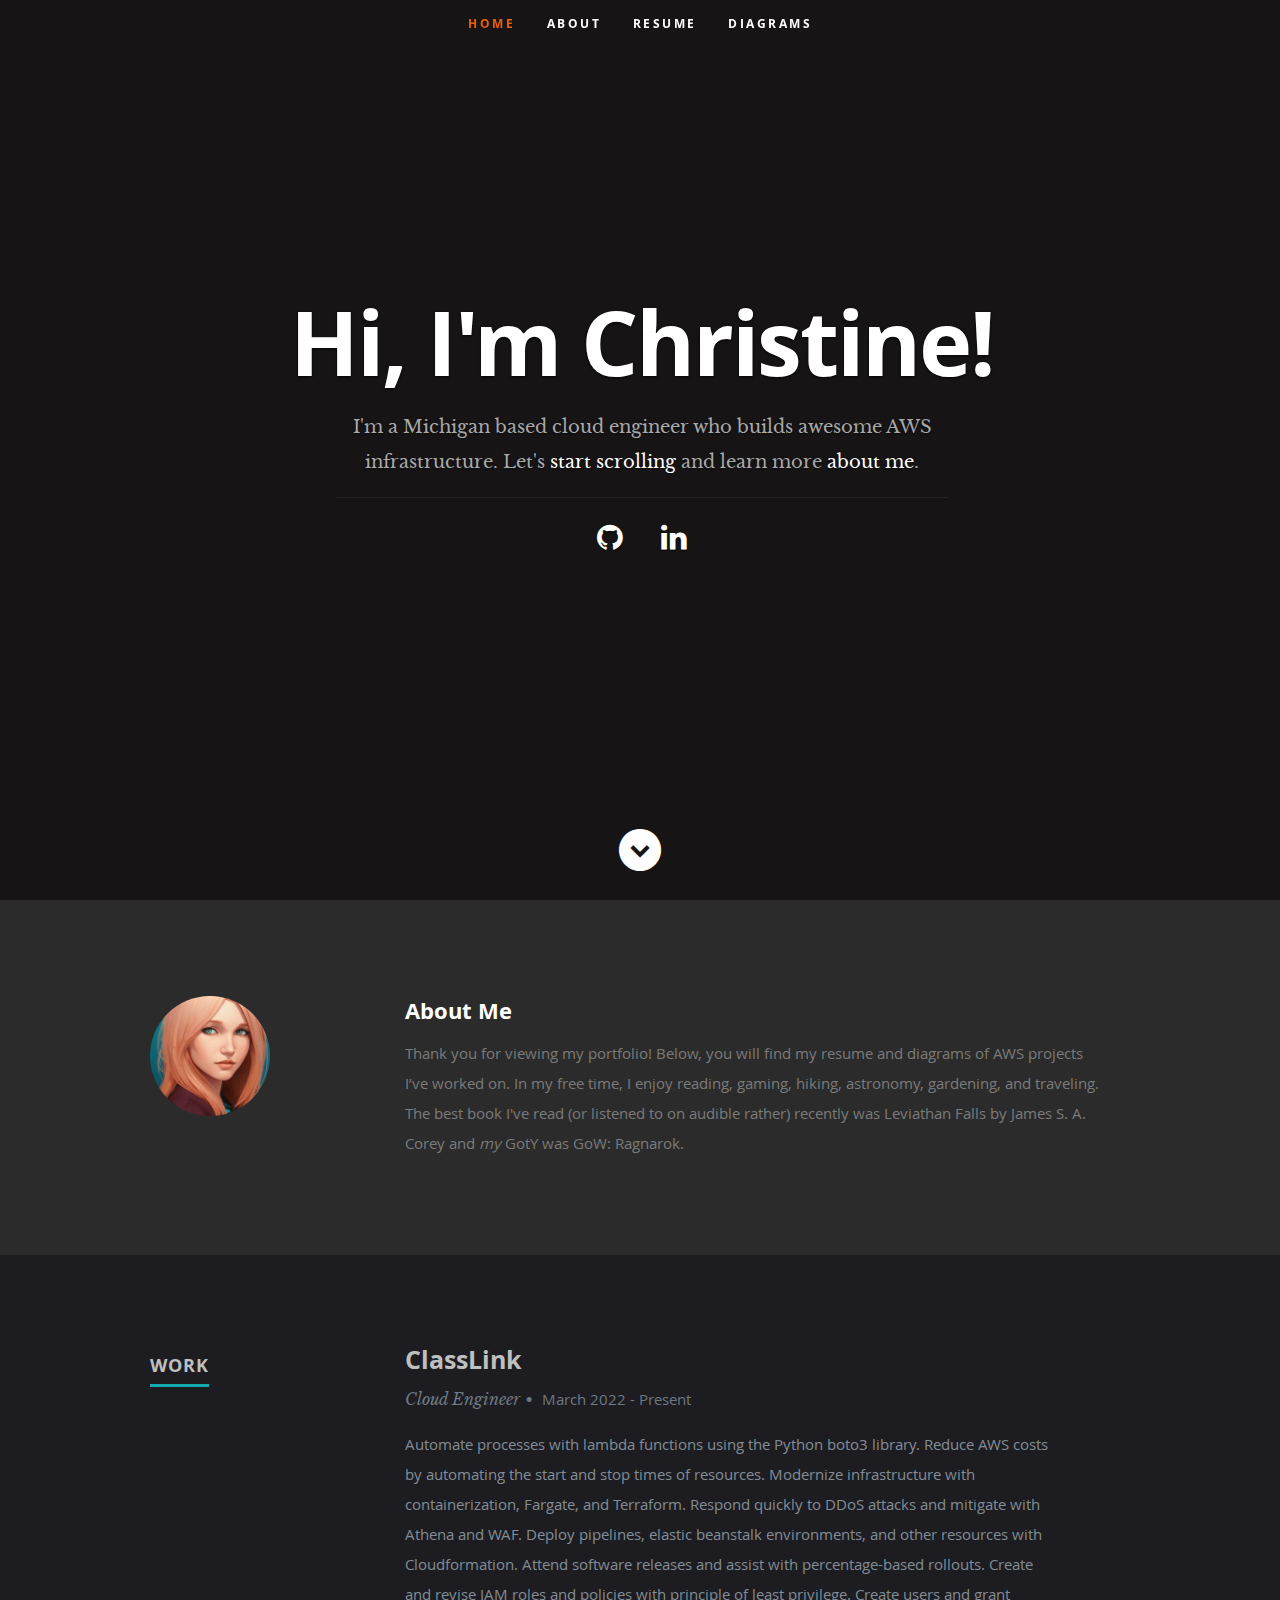
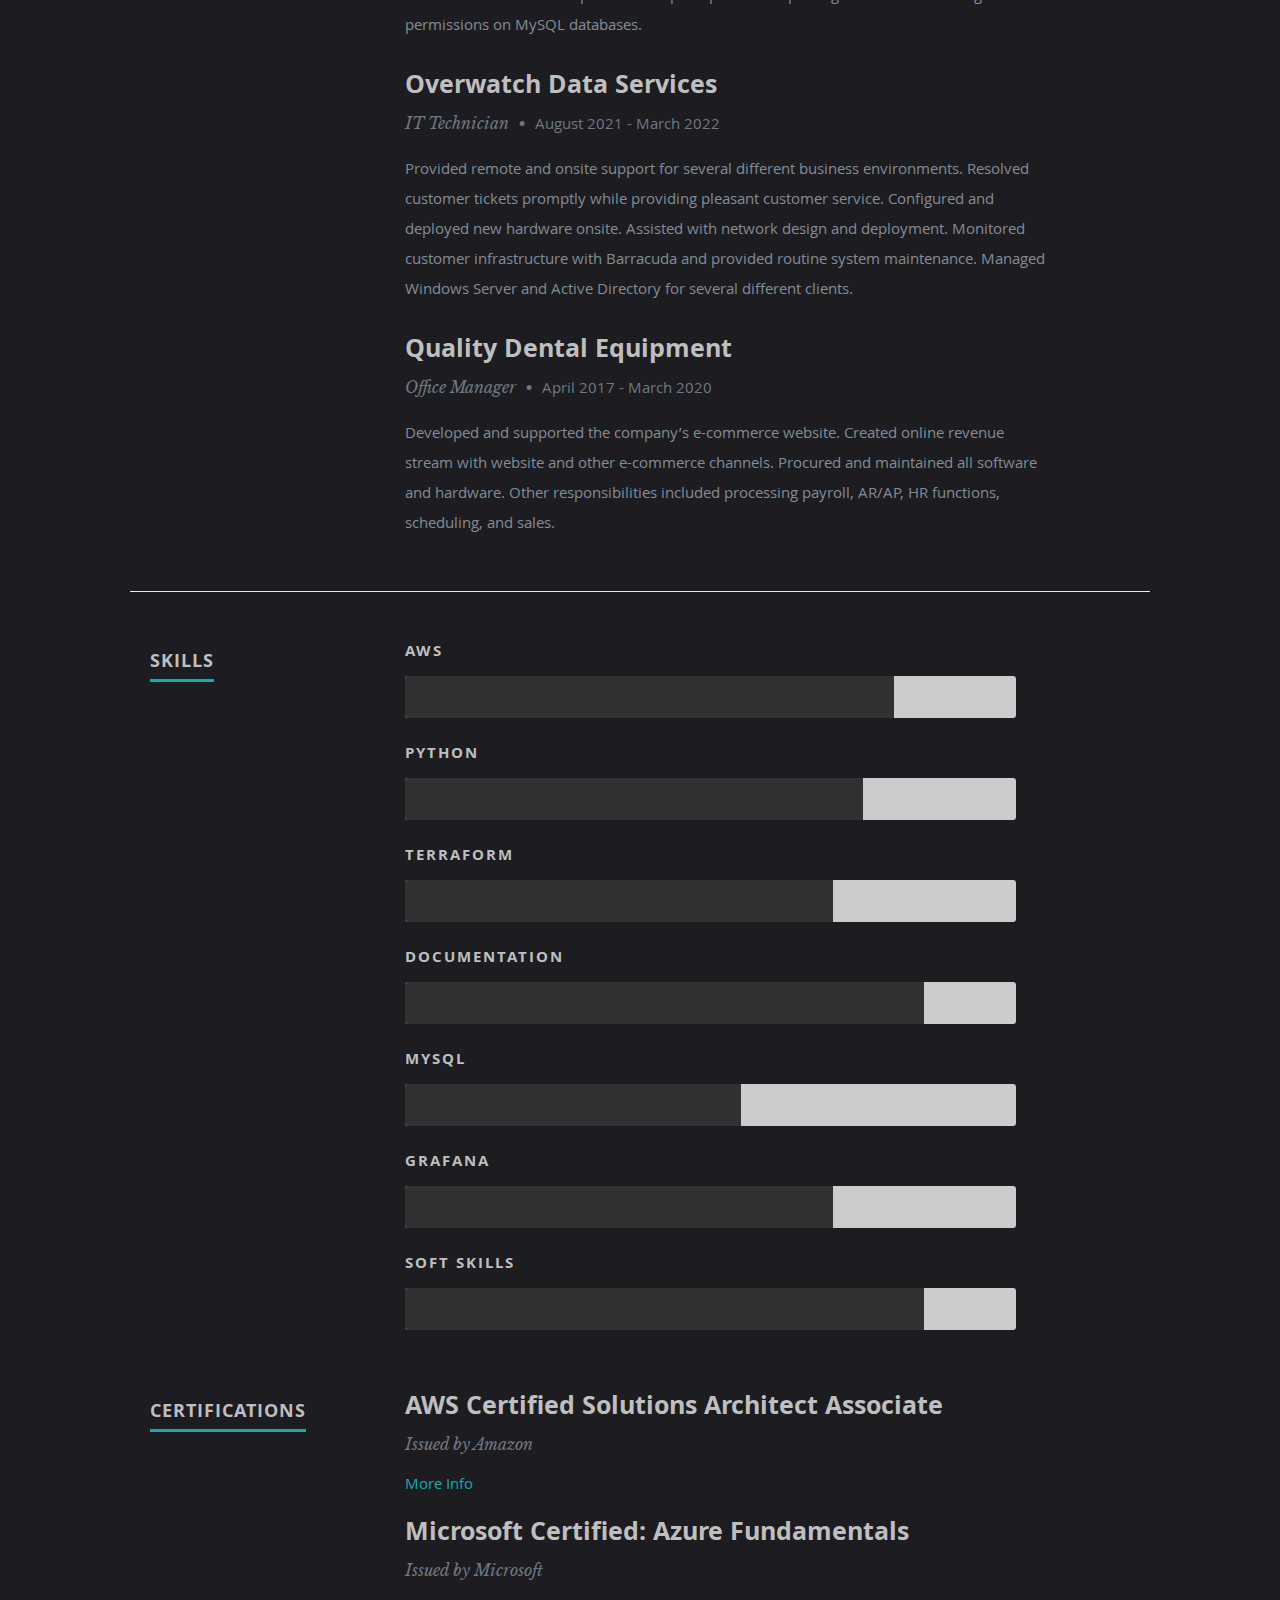
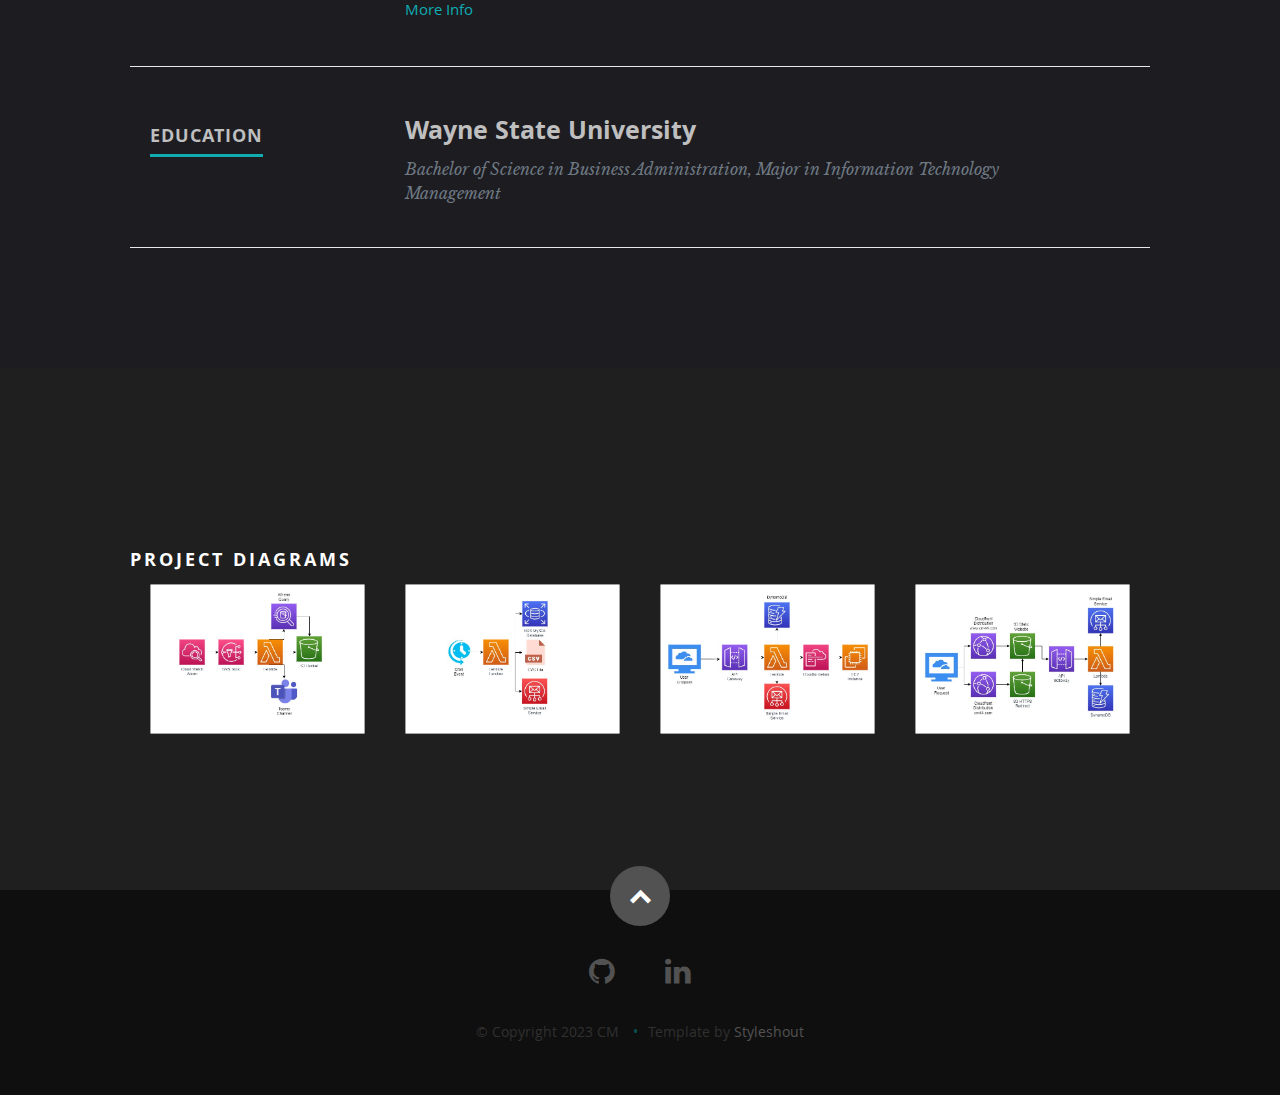
==== index.html @ fd1e6dab "Update index.html" ====
<!DOCTYPE html>
<!--[if lt IE 8 ]><html class="no-js ie ie7" lang="en"> <![endif]-->
<!--[if IE 8 ]><html class="no-js ie ie8" lang="en"> <![endif]-->
<!--[if (gte IE 8)|!(IE)]><!--><html class="no-js" lang="en"> <!--<![endif]-->
<head>

   <!-- Google tag (gtag.js) -->
<script async src="https://www.googletagmanager.com/gtag/js?id=G-G511GBVQH8"></script>
<script>
  window.dataLayer = window.dataLayer || [];
  function gtag(){dataLayer.push(arguments);}
  gtag('js', new Date());

  gtag('config', 'G-G511GBVQH8');
</script>

	  <!-- javascript for api gateway -->
<script>
function submitToAPI(e) {
       e.preventDefault();
       var URL = "https://ql5fki991d.execute-api.us-east-2.amazonaws.com/prod";

       var contactName = $("#contactName").val();
       var contactEmail = $("#contactEmail").val();
       var contactSubject = $("#contactSubject").val();
       var contactMessage = $("#contactMessage").val();
       var data = {
          contactName : contactName,
          contactEmail : contactEmail,
          contactSubject : contactSubject,
          contactMessage : contactMessage
        };

       $.ajax({
         type: "POST",
         url : "https://ql5fki991d.execute-api.us-east-2.amazonaws.com/prod",
         dataType: "json",
         crossDomain: "true",
         contentType: "application/json; charset=utf-8",
         data: JSON.stringify(data),

         
         success: function () {
           // clear form and show a success message
           alert("Message Sent");
           document.getElementById("contact-form").reset();
       location.reload();
         },
         error: function () {
           // show an error message
           alert("Error");
         }});
     }	
	
</script>

   <!--- Basic Page Needs
   ================================================== -->
   <meta charset="utf-8">
	<title>Hello There!</title>
	<meta name="description" content="">
	<meta name="author" content="CM-443">

   <!-- Mobile Specific Metas
   ================================================== -->
	<meta name="viewport" content="width=device-width, initial-scale=1, maximum-scale=1">

	<!-- CSS
    ================================================== -->
   <link rel="stylesheet" href="css/default.css">
	<link rel="stylesheet" href="css/layout.css">
   <link rel="stylesheet" href="css/media-queries.css">
   <link rel="stylesheet" href="css/magnific-popup.css">

   <!-- Script
   ================================================== -->
	<script src="js/modernizr.js"></script>

   <!-- Favicons
	================================================== -->
	<link rel="shortcut icon" href="favicon.png" >

</head>

<body>

   <!-- Header
   ================================================== -->
   <header id="home">

      <nav id="nav-wrap">

         <a class="mobile-btn" href="#nav-wrap" title="Show navigation">Show navigation</a>
	      <a class="mobile-btn" href="#" title="Hide navigation">Hide navigation</a>

         <ul id="nav" class="nav">
            <li class="current"><a class="smoothscroll" href="#home">Home</a></li>
            <li><a class="smoothscroll" href="#about">About</a></li>
	         <li><a class="smoothscroll" href="#resume">Resume</a></li>
            <li><a class="smoothscroll" href="#testimonials">Diagrams</a></li>
            <!-- <li><a class="smoothscroll" href="#contact">Contact</a></li> -->
         </ul> <!-- end #nav -->

      </nav> <!-- end #nav-wrap -->

      <div class="row banner">
         <div class="banner-text">
            <h1 class="responsive-headline">Hi, I'm Christine!</h1>
            <h3>I'm a Michigan based cloud engineer who builds awesome AWS infrastructure. Let's <a class="smoothscroll" href="#about">start scrolling</a>
            and learn more <a class="smoothscroll" href="#about">about me</a>.</h3>
            <hr />
            <ul class="social">
               <li><a href="https://github.com/cm-443" target="_blank"><i class="fa fa-github"></i></a></li>
               <li><a href="https://www.linkedin.com/in/c-munteanu/" target="_blank"><i class="fa fa-linkedin"></i></a></li>
            </ul>
         </div>
      </div>

      <p class="scrolldown">
         <a class="smoothscroll" href="#about"><i class="icon-down-circle"></i></a>
      </p>

   </header> <!-- Header End -->


   <!-- About Section
   ================================================== -->
   <section id="about">

      <div class="row">

         <div class="three columns">

            <img class="profile-pic"  src="images/profilepic.jpg" alt="" />

         </div>

         <div class="nine columns main-col">

            <h2>About Me</h2>

            <p>Thank you for viewing my portfolio! Below, you will find my resume and diagrams of 
               AWS projects I’ve worked on. 
               In my free time, I enjoy reading, gaming, hiking, astronomy, gardening, and traveling. 
               The best book I've read (or listened to on audible rather) recently was Leviathan Falls by James S. A. Corey and <i>my</i> GotY was GoW: Ragnarok. 
            </p>

            <div class="row">

               <div class="columns contact-details">

            

            </div> <!-- end row -->

         </div> <!-- end .main-col -->

      </div>

   </section> <!-- About Section End-->


   <!-- Resume Section test
   ================================================== -->
   <section id="resume">

      <!-- Work
      ----------------------------------------------- -->
      <div class="row work">

         <div class="three columns header-col">
            <h1><span>Work</span></h1>
         </div>

         <div class="nine columns main-col">

            <div class="row item">

               <div class="twelve columns">

                  <h3>ClassLink</h3>
                  <p class="info">Cloud Engineer<span>&bull;</span> <em class="date">March 2022 - Present</em></p>

                  <p>
                     Automate processes with lambda functions using the Python boto3 library. 
                     Reduce AWS costs by automating the start and stop times of resources.
                     Modernize infrastructure with containerization, Fargate, and Terraform. 
                     Respond quickly to DDoS attacks and mitigate with Athena and WAF.
                     Deploy pipelines, elastic beanstalk environments, and other resources with Cloudformation.
                     Attend software releases and assist with percentage-based rollouts.
                     Create and revise IAM roles and policies with principle of least privilege. 
                     Create users and grant permissions on MySQL databases.
                  </p>

               </div>

            </div> <!-- item end -->

            <div class="row item">

               <div class="twelve columns">

                  <h3>Overwatch Data Services</h3>
                  <p class="info">IT Technician <span>&bull;</span> <em class="date">August 2021 - March 2022</em></p>

                  <p>
                     Provided remote and onsite support for several different business environments. 
                     Resolved customer tickets promptly while providing pleasant customer service. Configured and deployed new hardware onsite. 
                     Assisted with network design and deployment. Monitored customer infrastructure with Barracuda and provided routine system maintenance. 
                     Managed Windows Server and Active Directory for several different clients.
                  </p>

               </div>

            </div> <!-- item end -->

            <div class="row item">

               <div class="twelve columns">

                  <h3>Quality Dental Equipment</h3>
                  <p class="info">Office Manager <span>&bull;</span> <em class="date">April 2017 - March 2020</em></p>

                  <p>
                     Developed and supported the company’s e-commerce website. Created online revenue stream with website and other e-commerce channels. Procured and maintained all software and hardware. 
                     Other responsibilities included processing payroll, AR/AP, HR functions, scheduling, and sales.
                  </p>

               </div>

            </div> <!-- item end -->

         </div> <!-- main-col end -->

      </div> <!-- End Work -->


      <!-- Skills
      ----------------------------------------------- -->
      <div class="row skill">

         <div class="three columns header-col">
            <h1><span>Skills</span></h1>
         </div>

         <div class="nine columns main-col">

				<div class="bars">

				   <ul class="skills">
					   <li><span class="bar-expand photoshop"></span><em>AWS</em></li>
                  <li><span class="bar-expand illustrator"></span><em>Python</em></li>
						<li><span class="bar-expand wordpress"></span><em>Terraform</em></li>
                  <li><span class="bar-expand documentation"></span><em>Documentation</em></li>
						<li><span class="bar-expand css"></span><em>MySQL</em></li>
						<li><span class="bar-expand html5"></span><em>Grafana</em></li>
                  <li><span class="bar-expand jquery"></span><em>Soft Skills</em></li>
					</ul>

				</div><!-- end skill-bars -->

			</div> <!-- main-col end -->

      </div> <!-- End skills -->


                 <!-- Certifications
      ----------------------------------------------- -->
      <div class="row work">

         <div class="three columns header-col">
            <h1><span>Certifications</span></h1>
         </div>

         <div class="nine columns main-col">

            <div class="row item">

               <div class="twelve columns">

                  <h3>AWS Certified Solutions Architect Associate</h3>
                  <p class="info">Issued by Amazon</p>
                  <ul>
                     <li><a href="https://www.credly.com/badges/9ce08444-ea47-4419-992b-bfad9690b005/public_url" target="_blank">More Info</a></li>   
                  </ul>
               </div>

            </div> <!-- item end -->

            <div class="row item">

               <div class="twelve columns">

                  <h3>Microsoft Certified: Azure Fundamentals</h3>
                  <p class="info">Issued by Microsoft</p>

                  <ul>
                     <li><a href="https://www.credly.com/badges/77d55d52-48ae-4334-939b-a0dce67558f8/public_url" target="_blank">More Info</a></li>   
                  </ul>

               </div>

            </div> <!-- item end -->

         </div> <!-- main-col end -->

      </div> <!-- End Certs -->     


           <!-- Education
      ----------------------------------------------- -->
      <div class="row education">

         <div class="three columns header-col">
            <h1><span>Education</span></h1>
         </div>

         <div class="nine columns main-col">

            <div class="row item">

               <div class="twelve columns">

                  <h3>Wayne State University</h3>
                  <p class="info">Bachelor of Science in Business Administration, Major in Information Technology Management</p>

               </div>

            </div> <!-- item end -->

         </div> <!-- main-col end -->

      </div> <!-- End Education -->     

   </section> <!-- Resume Section End-->

      <!-- Testimonials Section
   ================================================== -->
   <section id="testimonials">
     <div class="new">
      <div class="row">

         <div class="twelve columns collapsed">

            <h1>Project Diagrams</h1>

            <!-- portfolio-wrapper -->
            <div id="portfolio-wrapper" class="bgrid-quarters s-bgrid-thirds cf">

          	   <div class="columns portfolio-item">
                  <div class="item-wrap">

                     <a href="#modal-01" title="">
                        <img alt="" src="images/portfolio/main-Page-1.jpg">
                        <div class="overlay">
                           <div class="portfolio-item-meta">
          					      <h5>Automated DDoS Response</h5>
          					   </div>
                        </div>
                        <div class="link-icon"><i class="icon-plus"></i></div>
                     </a>

                  </div>
          		</div> <!-- item end -->

               <div class="columns portfolio-item">
                  <div class="item-wrap">

                     <a href="#modal-02" title="">
                        <img alt="" src="images/portfolio/main-Page-2.jpg">
                        <div class="overlay">
                           <div class="portfolio-item-meta">
          					      <h5>Automated Emails Containing RDS Data</h5>
          					   </div>
                        </div>
                        <div class="link-icon"><i class="icon-plus"></i></div>
                     </a>
                  </div>
          		</div> <!-- item end -->

               <div class="columns portfolio-item">
                  <div class="item-wrap">

                     <a href="#modal-03" title="">
                        <img alt="" src="images/portfolio/main-Page-3.jpg">
                        <div class="overlay">
                           <div class="portfolio-item-meta">
          					      <h5>Internal Endpoint that Creates an EC2</h5>
          					   </div>
                        </div>
                        <div class="link-icon"><i class="icon-plus"></i></div>
                     </a>

                  </div>
          		</div> <!-- item end -->

               <div class="columns portfolio-item">
                  <div class="item-wrap">

                     <a href="#modal-04" title="">
                        <img alt="" src="images/portfolio/main-Page-4.jpg">
                        <div class="overlay">
                           <div class="portfolio-item-meta">
          					      <h5>This Website</h5>
          					   </div>
                        </div>
                        <div class="link-icon"><i class="icon-plus"></i></div>
                     </a>

                  </div>
          		</div> <!-- item end -->


            </div> <!-- portfolio-wrapper end -->

         </div> <!-- twelve columns end -->


         <!-- Modal Popup
	      --------------------------------------------------------------- -->


         <div id="modal-01" class="popup-modal mfp-hide">

		      <img class="scale-with-grid" src="images/portfolio/modals/m-main-Page-1.jpg" alt="" />

		      <div class="description-box">
			      <h4>Automated DDoS Response</h4>
			      <p>When a traffic metric is breached, an SNS topic invokes a Lambda function that queries Athena for suspicious ips, waits for the query to complete, and then posts a pre-signed S3 URL containing the results to a Microsoft teams channel.</p> <a href="https://github.com/cm-443/boto3-scripts/blob/main/ddos-response" style="text-decoration: none;">link</a> </p>
            
		      </div>

            <div class="link-box">
		         <a class="popup-modal-dismiss">Close</a>
            </div>

	      </div><!-- modal-01 End -->

         <div id="modal-02" class="popup-modal mfp-hide">

		      <img class="scale-with-grid" src="images/portfolio/modals/m-main-Page-2.jpg" alt="" />

		      <div class="description-box">
			      <h4>Automated Emails Containing RDS Data</h4>
			      <p>This Lambda function is invoked routinely by a cron expression with EventBridge. It queries an RDS database, generates a CSV file, and sends it as an email attachment. <a href="https://github.com/cm-443/boto3-scripts/blob/main/monitoring.py" style="text-decoration: none;">link</a></p>
               
		      </div>

            <div class="link-box">
		         <a class="popup-modal-dismiss">Close</a>
            </div>

	      </div><!-- modal-02 End -->

         <div id="modal-03" class="popup-modal mfp-hide">

		      <img class="scale-with-grid" src="images/portfolio/modals/m-main-Page-3.jpg" alt="" />

		      <div class="description-box">
			      <h4>Internal Endpoint that Creates an EC2</h4>
			      <p>When a user fills out a form, the results pass through an API gateway to a Lambda function and are recorded in DynamoDB. It then triggers a Cloudformation stack creation (which creates the Ec2) and an email is sent to the user. </p>
            
		      </div>

            <div class="link-box">
		         <a class="popup-modal-dismiss">Close</a>
            </div>

	      </div><!-- modal-03 End -->

         <div id="modal-04" class="popup-modal mfp-hide">

		      <img class="scale-with-grid" src="images/portfolio/modals/m-main-Page-4.jpg" alt="" />

		      <div class="description-box">
			      <h4>This Website</h4>
			      <p>This website resides in an S3 bucket located behind a CloudFront distribution, with another pair serving as a redirect. The contact form (in beta) uses an API Gateway, Lambda function, DynamoDB, and Simple Email Service to record an email any responses. This also is configured with a github that automatically deploys any changes to the s3 bucket and invalidates the CloudFront distribution when a push to main occurs. <a href="https://github.com/cm-443/front-end-portfoilo" style="text-decoration: none;">link</a></p>
              
		      </div>

            <div class="link-box">
		         <a class="popup-modal-dismiss">Close</a>
            </div>

	      </div><!-- modal-04 End -->





      </div> <!-- row End -->

   </div>
   </section> <!-- Testimonials Section End-->




   <!-- footer
   ================================================== -->
   <footer>

      <div class="row">

         <div class="twelve columns">

            <ul class="social-links">

               <li><a href="https://github.com/cm-443"><i class="fa fa-github" target="_blank"></i></a></li>
               <li><a href="https://www.linkedin.com/in/c-munteanu/" target="_blank"><i class="fa fa-linkedin"></i></a></li>
            </ul>

            <ul class="copyright">
               <li>&copy; Copyright 2023 CM</li>
               <li>Template by <a href="http://www.styleshout.com/" title="Styleshout" target="_blank">Styleshout</a></li>   
            </ul>

         </div>

         <div id="go-top"><a class="smoothscroll" title="Back to Top" href="#home"><i class="icon-up-open"></i></a></div>

      </div>

   </footer> <!-- Footer End-->

   <!-- Java Script
   ================================================== -->
   <script src="http://ajax.googleapis.com/ajax/libs/jquery/1.10.2/jquery.min.js"></script>
   <script>window.jQuery || document.write('<script src="js/jquery-1.10.2.min.js"><\/script>')</script>
   <script type="text/javascript" src="js/jquery-migrate-1.2.1.min.js"></script>

   <script src="js/jquery.flexslider.js"></script>
   <script src="js/waypoints.js"></script>
   <script src="js/jquery.fittext.js"></script>
   <script src="js/magnific-popup.js"></script>
   <script src="js/init.js"></script>

</body>

</html>
---- css/default.css ----
/*
=====================================================================
*   Ceevee v1.0 Default Stylesheet
*   url: styleshout.com
*   03-17-2014
=====================================================================

TOC:
a. Webfonts and Icon fonts
b. Reset
c. Default Styles
   1. Basic
   2. Typography
   3. Links
   4. Images
   5. Buttons
   6. Forms
d. Grid
e. Others
   1. Clearing
   2. Misc

=====================================================================  */

/* ------------------------------------------------------------------ */
/* a. Webfonts and Icon fonts
 ------------------------------------------------------------------ */

@import url("fonts.css");
@import url("fontello/css/fontello.css");
@import url("font-awesome/css/font-awesome.min.css");

/* ------------------------------------------------------------------
/* b. Reset
      Adapted from:
      Normalize.css - https://github.com/necolas/normalize.css/
      HTML5 Doctor Reset - html5doctor.com/html-5-reset-stylesheet/
/* ------------------------------------------------------------------ */

html, body, div, span, object, iframe,
h1, h2, h3, h4, h5, h6, p, blockquote, pre,
abbr, address, cite, code,
del, dfn, em, img, ins, kbd, q, samp,
small, strong, sub, sup, var,
b, i,
dl, dt, dd, ol, ul, li,
fieldset, form, label, legend,
table, caption, tbody, tfoot, thead, tr, th, td,
article, aside, canvas, details, figcaption, figure,
footer, header, hgroup, menu, nav, section, summary,
time, mark, audio, video {
   margin: 0;
   padding: 0;
   border: 0;
   outline: 0;
   font-size: 100%;
   vertical-align: baseline;
   background: transparent;
}

article,aside,details,figcaption,figure,
footer,header,hgroup,menu,nav,section {
   display: block;
}

audio,
canvas,
video {
   display: inline-block;
}

audio:not([controls]) {
   display: none;
   height: 0;
}

[hidden] { display: none; }

code, kbd, pre, samp {
   font-family: monospace, serif;
   font-size: 1em;
}

pre {
   white-space: pre;
   white-space: pre-wrap;
   word-wrap: break-word;
}

blockquote, q { quotes: &#8220 &#8220; }

blockquote:before, blockquote:after,
q:before, q:after {
   content: '';
   content: none;
}

ins {
   background-color: #ff9;
   color: #000;
   text-decoration: none;
}

mark {
   background-color: #A7F4F6;
   color: #555;
}

del { text-decoration: line-through; }

abbr[title], dfn[title] {
   border-bottom: 1px dotted;
   cursor: help;
}

table {
   border-collapse: collapse;
   border-spacing: 0;
}


/* ------------------------------------------------------------------ */
/* c. Default and Basic Styles
      Adapted from:
      Skeleton CSS Framework - http://www.getskeleton.com/
      Typeplate Typographic Starter Kit - http://typeplate.com/
/* ------------------------------------------------------------------ */

/*  1. Basic  ------------------------------------------------------- */

*,
*:before,
*:after {
   -moz-box-sizing: border-box;
   -webkit-box-sizing: border-box;
   box-sizing: border-box;
}

html {
   font-size: 62.5%;
   -webkit-font-smoothing: antialiased;
}

body { 
   background: #fff;
   font-family: 'opensans-regular', sans-serif;
   font-weight: normal;
   font-size: 15px;
   line-height: 30px;
	color: #838C95;

   -webkit-font-smoothing: antialiased; /* Fix for webkit rendering */
	-webkit-text-size-adjust: 100%;
}

/*  2. Typography
       Vertical rhythm with leading derived from 6
--------------------------------------------------------------------- */

h1, h2, h3, h4, h5, h6 {
   color: #BFBFBF;
	font-family: 'opensans-bold', sans-serif;
   font-weight: normal;
}
h1 a, h2 a, h3 a, h4 a, h5 a, h6 a { font-weight: inherit; }
h1 { font-size: 38px; line-height: 42px; margin-bottom: 12px; letter-spacing: -1px; }
h2 { font-size: 28px; line-height: 36px; margin-bottom: 6px; }
h3 { font-size: 22px; line-height: 30px; margin-bottom: 12px; }
h4 { font-size: 20px; line-height: 30px; margin-bottom: 6px; }
h5 { font-size: 18px; line-height: 30px; }
h6 { font-size: 14px; line-height: 30px; }
.subheader { }

p { margin: 0 0 30px 0; }
p img { margin: 0; }
p.lead {
   font: 19px/36px 'opensans-light', sans-serif;
   margin-bottom: 18px;
}

/* for 'em' and 'strong' tags, font-size and line-height should be same with
the body tag due to rendering problems in some browsers */
em { font: 15px/30px 'opensans-italic', sans-serif; }
strong, b { font: 15px/30px 'opensans-bold', sans-serif; }
small { font-size: 11px; line-height: inherit; }

/*	Blockquotes */
blockquote {
   margin: 30px 0px;
   padding-left: 40px;
   position: relative;
}
blockquote:before {
   content: "\201C";
   opacity: 0.45;
   font-size: 80px;
   line-height: 0px;
   margin: 0;
   font-family: arial, sans-serif;

   position: absolute;
   top:  30px;
	left: 0;
}
blockquote p {
   font-family: 'librebaskerville-italic', serif;
   padding: 0;
   font-size: 18px;
   line-height: 36px;
}
blockquote cite {
   display: block;
   font-size: 12px;
   font-style: normal;
   line-height: 18px;
}
blockquote cite:before { content: "\2014 \0020"; }
blockquote cite a,
blockquote cite a:visited { color: #8B9798; border: none }

/* ---------------------------------------------------------------------
/*  Pull Quotes Markup
/*
    <aside class="pull-quote">
		<blockquote>
			<p></p>
		</blockquote>
	 </aside>
/*
/* --------------------------------------------------------------------- */
.pull-quote {
   position: relative;
	padding: 18px 30px 18px 0px;
}
.pull-quote:before,
.pull-quote:after {
	height: 1em;
	opacity: 0.45;
	position: absolute;
	font-size: 80px;
   font-family: Arial, Sans-Serif;
}
.pull-quote:before {
	content: "\201C";
	top:  33px;
	left: 0;
}
.pull-quote:after {
	content: '\201D';
	bottom: -33px;
	right: 0;
}
.pull-quote blockquote {
   margin: 0;
}
.pull-quote blockquote:before {
   content: none;
}

/* Abbreviations */
abbr {
   font-family: 'opensans-bold', sans-serif;
	font-variant: small-caps;
	text-transform: lowercase;
   letter-spacing: .5px;
	color: gray;
}
abbr:hover { cursor: help; }

/* drop cap */
.drop-cap:first-letter {
	float: left;
	margin: 0;
	padding: 14px 6px 0 0;
	font-size: 84px;
	font-family: /* Copperplate */ 'opensans-bold', sans-serif;
   line-height: 60px;
	text-indent: 0;
	background: transparent;
	color: inherit;
}

hr { border: solid #E3E3E3; border-width: 1px 0 0; clear: both; margin: 11px 0 30px; height: 0; }


/*  3. Links  ------------------------------------------------------- */

a, a:visited {
   text-decoration: none;
   outline: 0;
   color: #11ABB0;

   -webkit-transition: color .3s ease-in-out;
   -moz-transition: color .3s ease-in-out;
   -o-transition: color .3s ease-in-out;
   transition: color .3s ease-in-out;
}
a:hover, a:focus { color: #313131; }
p a, p a:visited { line-height: inherit; }


/*  4. List  --------------------------------------------------------- */

ul, ol { margin-bottom: 24px; margin-top: 12px; }
ul { list-style: none outside; }
ol { list-style: decimal; }
ol, ul.square, ul.circle, ul.disc { margin-left: 30px; }
ul.square { list-style: square outside; }
ul.circle { list-style: circle outside; }
ul.disc { list-style: disc outside; }
ul ul, ul ol,
ol ol, ol ul { margin: 6px 0 6px 30px; }
ul ul li, ul ol li,
ol ol li, ol ul li { margin-bottom: 6px; }
li { line-height: 18px; margin-bottom: 12px; }
ul.large li { }
li p { }

/* ---------------------------------------------------------------------
/*  Stats Tab Markup

    <ul class="stats-tabs">
		<li><a href="#">[value]<b>[name]</b></a></li>
	 </ul>

    Extend this object into your markup.
/*
/* --------------------------------------------------------------------- */
.stats-tabs {
   padding: 0;
   margin: 24px 0;
}
.stats-tabs li {
	display: inline-block;
	margin: 0 10px 18px 0;
	padding: 0 10px 0 0;
	border-right: 1px solid #ccc;
}
.stats-tabs li:last-child {
	margin: 0;
	padding: 0;
	border: none;
}
.stats-tabs li a {
	display: inline-block;
	font-size: 22px;
	font-family: 'opensans-bold', sans-serif;
   border: none;
   color: #313131;
}
.stats-tabs li a:hover {
   color:#11ABB0;
}
.stats-tabs li a b {
	display: block;
	margin: 6px 0 0 0;
	font-size: 13px;
	font-family: 'opensans-regular', sans-serif;
   color: #8B9798;
}

/* definition list */
dl { margin: 12px 0; }
dt { margin: 0; color:#11ABB0; }
dd { margin: 0 0 0 20px; }

/* Lining Definition Style Markup */
.lining dt,
.lining dd {
	display: inline;
	margin: 0;
}
.lining dt + dt:before,
.lining dd + dt:before {
	content: "\A";
	white-space: pre;
}
.lining dd + dd:before {
	content: ", ";
}
.lining dd:before {
	content: ": ";
	margin-left: -0.2em;
}

/* Dictionary Definition Style Markup */
.dictionary-style dt {
	display: inline;
	counter-reset: definitions;
}
.dictionary-style dt + dt:before {
	content: ", ";
	margin-left: -0.2em;
}
.dictionary-style dd {
	display: block;
	counter-increment: definitions;
}
.dictionary-style dd:before {
	content: counter(definitions, decimal) ". ";
}

/* Pagination */
.pagination {
   margin: 36px auto;
   text-align: center;
}
.pagination ul li {
   display: inline-block;
   margin: 0;
   padding: 0;
}
.pagination .page-numbers {
   font: 15px/18px 'opensans-bold', sans-serif;
   display: inline-block;
   padding: 6px 10px;
   margin-right: 3px;
   margin-bottom: 6px;
	color: #6E757C;
	background-color: #E6E8EB;

	-webkit-transition: all 200ms ease-in-out;
	-moz-transition: all 200ms ease-in-out;
	-o-transition: all 200ms ease-in-out;
	-ms-transition: all 200ms ease-in-out;
	transition: all 200ms ease-in-out;

   -moz-border-radius: 3px;
   -webkit-border-radius: 3px;
   -khtml-border-radius: 3px;
	border-radius: 3px;
}
.pagination .page-numbers:hover {
   background: #838A91;
   color: #fff;
}
.pagination .current,
.pagination .current:hover {
   background-color: #11ABB0;
   color: #fff;
}
.pagination .inactive,
.pagination .inactive:hover {
   background-color: #E6E8EB;
	color: #A9ADB2;
}
.pagination .prev, .pagination .next {}

/*  5. Images  --------------------------------------------------------- */

img {
   max-width: 100%;
   height: auto;
}
img.pull-right { margin: 12px 0px 0px 18px; }
img.pull-left { margin: 12px 18px 0px 0px; }

/*  6. Buttons  --------------------------------------------------------- */

.button,
.button:visited,
button,
input[type="submit"],
input[type="reset"],
input[type="button"] {
   font: 16px/30px 'opensans-bold', sans-serif;
   background: #11ABB0;
   display: inline-block;
	text-decoration: none;
   letter-spacing: 0;
   color: #fff;
	padding: 12px 20px;
	margin-bottom: 18px;
   border: none;
   cursor: pointer;
   height: auto;

   -webkit-transition: all .2s ease-in-out;
	-moz-transition: all .2s ease-in-out;
	-o-transition: all .2s ease-in-out;
	-ms-transition: all .2s ease-in-out;
	transition: all .2s ease-in-out;

   -moz-border-radius: 3px;
   -webkit-border-radius: 3px;
   -khtml-border-radius: 3px;
   border-radius: 3px;
}

.button:hover,
button:hover,
input[type="submit"]:hover,
input[type="reset"]:hover,
input[type="button"]:hover {
   background: #3d4145;
   color: #fff;
}

.button:active,
button:active,
input[type="submit"]:active,
input[type="reset"]:active,
input[type="button"]:active {
   background: #3d4145;
   color: #fff;
}

.button.full-width,
button.full-width,
input[type="submit"].full-width,
input[type="reset"].full-width,
input[type="button"].full-width {
	width: 100%;
	padding-left: 0 !important;
	padding-right: 0 !important;
	text-align: center;
}

/* Fix for odd Mozilla border & padding issues */
button::-moz-focus-inner,
input::-moz-focus-inner {
    border: 0;
    padding: 0;
}


/*  7. Forms  --------------------------------------------------------- */

form { margin-bottom: 24px; }
fieldset { margin-bottom: 24px; }

input[type="text"],
input[type="password"],
input[type="email"],
textarea,
select {
   display: block;
   padding: 18px 15px;
   margin: 0 0 24px 0;
   border: 0;
   outline: none;
   vertical-align: middle;
   min-width: 225px;
	max-width: 100%;
   font-size: 15px;
   line-height: 24px;
	color: #647373;
	background: #D3D9D9;

}

/* select { padding: 0;
   width: 220px;
   } */

input[type="text"]:focus,
input[type="password"]:focus,
input[type="email"]:focus,
textarea:focus {
   color: #B3B7BC;
	background-color: #3d4145;
}

textarea { min-height: 220px; }

label,
legend {
   font: 16px/24px 'opensans-bold', sans-serif;
	margin: 12px 0;
   color: #3d4145;
   display: block;
}
label span,
legend span {
	color: #8B9798;
   font: 14px/24px 'opensans-regular', sans-serif;
}

input[type="checkbox"],
input[type="radio"] {
    font-size: 15px;
    color: #737373;
}

input[type="checkbox"] { display: inline; }

/* ------------------------------------------------------------------ */
/* d. Grid
---------------------------------------------------------------------
   gutter = 40px.
/* ------------------------------------------------------------------ */

/* default
--------------------------------------------------------------- */
.row {
   width: 96%;
   max-width: 1020px;
   margin: 0 auto;
}
/* fixed width for IE8 */
.ie .row { width: 1000px ; }

.narrow .row { max-width: 980px; }

.row .row { width: auto; max-width: none; margin: 0 -20px; }

/* row clearing */
.row:before,
.row:after {
    content: " ";
    display: table;
}
.row:after {
    clear: both;
}

.column, .columns {
   position: relative;
   padding: 0 20px;
   min-height: 1px;
   float: left;
}
.column.centered, .columns.centered  {
    float: none;
    margin: 0 auto;
}

/* removed gutters */
.row.collapsed > .column,
.row.collapsed > .columns,
.column.collapsed, .columns.collapsed  { padding: 0; }

[class*="column"] + [class*="column"]:last-child { float: right; }
[class*="column"] + [class*="column"].end { float: right; }

/* column widths */
.row .one         { width: 8.33333%; }
.row .two         { width: 16.66667%; }
.row .three       { width: 25%; }
.row .four        { width: 33.33333%; }
.row .five        { width: 41.66667%; }
.row .six         { width: 50%; }
.row .seven       { width: 58.33333%; }
.row .eight       { width: 66.66667%; }
.row .nine        { width: 75%; }
.row .ten         { width: 83.33333%; }
.row .eleven      { width: 91.66667%; }
.row .twelve      { width: 100%; }

/* Offsets */
.row .offset-1    { margin-left: 8.33333%; }
.row .offset-2    { margin-left: 16.66667%; }
.row .offset-3    { margin-left: 25%; }
.row .offset-4    { margin-left: 33.33333%; }
.row .offset-5    { margin-left: 41.66667%; }
.row .offset-6    { margin-left: 50%; }
.row .offset-7    { margin-left: 58.33333%; }
.row .offset-8    { margin-left: 66.66667%; }
.row .offset-9    { margin-left: 75%; }
.row .offset-10   { margin-left: 83.33333%; }
.row .offset-11   { margin-left: 91.66667%; }

/* Push/Pull */
.row .push-1      { left: 8.33333%; }
.row .pull-1      { right: 8.33333%; }
.row .push-2      { left: 16.66667%; 	}
.row .pull-2      { right: 16.66667%; }
.row .push-3      { left: 25%; }
.row .pull-3      { right: 25%;	}
.row .push-4      { left: 33.33333%; }
.row .pull-4      { right: 33.33333%; }
.row .push-5      { left: 41.66667%; }
.row .pull-5      { right: 41.66667%; }
.row .push-6      { left: 50%; }
.row .pull-6      { right: 50%; }
.row .push-7      { left: 58.33333%; }
.row .pull-7      { right: 58.33333%; }
.row .push-8      { left: 66.66667%; 	}
.row .pull-8      { right: 66.66667%; }
.row .push-9      { left: 75%; }
.row .pull-9      { right: 75%; }
.row .push-10     { left: 83.33333%; }
.row .pull-10     { right: 83.33333%; }
.row .push-11     { left: 91.66667%; }
.row .pull-11     { right: 91.66667%; }

/* block grids
--------------------------------------------------------------------- */
.bgrid-sixths [class*="column"]   { width: 16.66667%; }
.bgrid-quarters [class*="column"] { width: 25%; }
.bgrid-thirds [class*="column"]   { width: 33.33333%; }
.bgrid-halves [class*="column"]   { width: 50%; }

[class*="bgrid"] [class*="column"] + [class*="column"]:last-child { float: left; }

/* Left clearing for block grid columns - columns that changes width in
different screen sizes. Allows columns with different heights to align
properly.
--------------------------------------------------------------------- */
.first { clear: left; }   /* first column in default screen */
.s-first { clear: none; } /* first column in smaller screens */

/* smaller screens
--------------------------------------------------------------- */
@media only screen and (max-width: 900px) {

   /* block grids on small screens */
   .s-bgrid-sixths [class*="column"]   { width: 16.66667%; }
   .s-bgrid-quarters [class*="column"] { width: 25%; }
   .s-bgrid-thirds [class*="column"]   { width: 33.33333%; }
   .s-bgrid-halves [class*="column"]   { width: 50%; }

   /* block grids left clearing */
   .first { clear: none; }
   .s-first { clear: left; }

}

/* mobile wide/smaller tablets
--------------------------------------------------------------- */
@media only screen and (max-width: 767px) {

   .row {
	   width: 460px;
	   margin: 0 auto;
      padding: 0;
	}
   .column, .columns {
	   width: auto !important;
	   float: none;
	   margin-left: 0;
	   margin-right: 0;
      padding: 0 30px;
   }
   .row .row { width: auto; max-width: none; margin: 0 -30px; }

   [class*="column"] + [class*="column"]:last-child { float: none; }
   [class*="bgrid"] [class*="column"] + [class*="column"]:last-child { float: none; }

   /* Offsets */
   .row .offset-1    { margin-left: 0%; }
   .row .offset-2    { margin-left: 0%; }
   .row .offset-3    { margin-left: 0%; }
   .row .offset-4    { margin-left: 0%; }
   .row .offset-5    { margin-left: 0%; }
   .row .offset-6    { margin-left: 0%; }
   .row .offset-7    { margin-left: 0%; }
   .row .offset-8    { margin-left: 0%; }
   .row .offset-9    { margin-left: 0%; }
   .row .offset-10   { margin-left: 0%; }
   .row .offset-11   { margin-left: 0%; }
}

/* mobile narrow
--------------------------------------------------------------- */
@media only screen and (max-width: 460px) {

   .row { width: auto; }

}

/* larger screens
--------------------------------------------------------------- */
@media screen and (min-width: 1200px) {

   .wide .row { max-width: 1180px; }

}

/* ------------------------------------------------------------------ */
/* e. Others
/* ------------------------------------------------------------------ */

/*  1. Clearing
    (http://nicolasgallagher.com/micro-clearfix-hack/
--------------------------------------------------------------------- */

.cf:before,
.cf:after {
    content: " ";
    display: table;
}
.cf:after {
    clear: both;
}

/*  2. Misc -------------------------------------------------------- */

.remove-bottom { margin-bottom: 0 !important; }
.half-bottom { margin-bottom: 12px !important; }
.add-bottom { margin-bottom: 24px !important; }
.no-border { border: none; }

.text-center  { text-align: center !important; }
.text-left    { text-align: left !important; }
.text-right   { text-align: right !important; }
.pull-left    { float: left !important; }
.pull-right   { float: right !important; }
.align-center {
	margin-left: auto !important;
	margin-right: auto !important;
	text-align: center !important;
}
---- css/layout.css ----
/*
=====================================================================
*   Ceevee v1.0 Layout Stylesheet
*   url: styleshout.com
*   03-18-2014
=====================================================================

   TOC:
   a. General Styles
   b. Header Styles
   c. About Section
   d. Resume Section
   e. Portfolio Section
   f. Call To Action Section
   g. Testimonials Section
   h. Contact Section
   i. Footer

===================================================================== */

/* ------------------------------------------------------------------ */
/* a. General Styles
/* ------------------------------------------------------------------ */

body { background: #0f0f0f; }

/* ------------------------------------------------------------------ */
/* b. Header Styles
/* ------------------------------------------------------------------ */

header {
   position: relative;
   height: 800px;
   min-height: 500px;
   width: 100%;
   background: #161415 url(../images/header-background.jpeg) no-repeat top center;
   background-size: cover !important;
	-webkit-background-size: cover !important;
   text-align: center;
   overflow: hidden;
}

/* vertically center banner section */
header:before {
   content: '';
   display: inline-block;
   vertical-align: middle;
   height: 100%;
}
header .banner {
   display: inline-block;
   vertical-align: middle;
   margin: 0 auto;
   width: 85%;
   padding-bottom: 30px;
   text-align: center;
}

header .banner-text { width: 100%; }
header .banner-text h1 {
   font: 90px/1.1em 'opensans-bold', sans-serif;
   color: #fff;
   letter-spacing: -2px;
   margin: 0 auto 18px auto;
   text-shadow: 0px 1px 3px rgba(0, 0, 0, .8);
}
header .banner-text h3 {
   font: 18px/1.9em 'librebaskerville-regular', serif;
   color: #A8A8A8;
   margin: 0 auto;
   width: 70%;
   text-shadow: 0px 1px 2px rgba(0, 0, 0, .5);
}
header .banner-text h3 span,
header .banner-text h3 a {
   color: #fff;
}
header .banner-text hr {
   width: 60%;
   margin: 18px auto 24px auto;
   border-color: #2F2D2E;
   border-color: rgba(150, 150, 150, .1);
}

/* header social links */
header .social {
   margin: 24px 0;
   padding: 0;
   font-size: 30px;
   text-shadow: 0px 1px 2px rgba(0, 0, 0, .8);
}
header .social li {
   display: inline-block;
   margin: 0 15px;
   padding: 0;
}
header .social li a { color: #fff; }
header .social li a:hover { color: #11ABB0; }

/* scrolldown link */
header .scrolldown a {
   position: absolute;
   bottom: 30px;
   left: 50%;
   margin-left: -29px;
   color: #fff;
   display: block;
   height: 42px;
   width: 42px;
   font-size: 42px;
   line-height: 42px;
   color: #fff;
   border-radius: 100%;

   -webkit-transition: all .3s ease-in-out;
   -moz-transition: all .3s ease-in-out;
   -o-transition: all .3s ease-in-out;
   transition: all .3s ease-in-out;
}
header .scrolldown a:hover { color: #11ABB0; }

/* primary navigation
--------------------------------------------------------------------- */
#nav-wrap ul, #nav-wrap li, #nav-wrap a {
	 margin: 0;
	 padding: 0;
	 border: none;
	 outline: none;
}

/* nav-wrap */
#nav-wrap {
   font: 12px 'opensans-bold', sans-serif;
   width: 100%;
   text-transform: uppercase;
   letter-spacing: 2.5px;
   margin: 0 auto;
   z-index: 100;
   position: fixed;
   left: 0;
   top: 0;
}
.opaque { background-color: #333; }

/* hide toggle button */
#nav-wrap > a.mobile-btn { display: none; }

ul#nav {
   min-height: 48px;
   width: auto;

   /* center align the menu */
   text-align: center;
}
ul#nav li {
   position: relative;
   list-style: none;
   height: 48px;
   display: inline-block;
}

/* Links */
ul#nav li a {

/* 8px padding top + 8px padding bottom + 32px line-height = 48px */

   display: inline-block;
   padding: 8px 13px;
   line-height: 32px;
	text-decoration: none;
   text-align: left;
   color: #fff;

	-webkit-transition: color .2s ease-in-out;
	-moz-transition: color .2s ease-in-out;
	-o-transition: color .2s ease-in-out;
	-ms-transition: color .2s ease-in-out;
	transition: color .2s ease-in-out;
}

ul#nav li a:active { background-color: transparent !important; }
ul#nav li.current a { color: #F06000; }


/* ------------------------------------------------------------------ */
/* c. About Section
/* ------------------------------------------------------------------ */

#about {
   background: #2B2B2B;
   padding-top: 96px;
   padding-bottom: 66px;
   overflow: hidden;
}

#about a, #about a:visited  { color: #fff; }
#about a:hover, #about a:focus { color: #11ABB0; }

#about h2 {
   font: 22px/30px 'opensans-bold', sans-serif;
   color: #fff;
   margin-bottom: 12px;
}
#about p {
   line-height: 30px;
   color: #7A7A7A;
}
#about .profile-pic {
   position: relative;
   width: 120px;
   height: 120px;
   border-radius: 100%;
}
#about .contact-details { width: 41.66667%; }
#about .download {
   width: 58.33333%;
   padding-top: 6px;
}
#about .main-col { padding-right: 5%; }
#about .download .button {
   margin-top: 6px;
   background: #444;
}
#about .download .button:hover {
   background: #fff;
   color: #2B2B2B;
}
#about .download .button i {
   margin-right: 15px;
   font-size: 20px;
}


/* ------------------------------------------------------------------ */
/* d. Resume Section
/* ------------------------------------------------------------------ */

#resume {
   background: #1C1C21;
   padding-top: 90px;
   padding-bottom: 72px;
   overflow: hidden;
}

#resume a, #resume a:visited  { color: #11ABB0; }
#resume a:hover, #resume a:focus { color: #BFBFBF; }

#resume h1 {
   font: 18px/24px 'opensans-bold', sans-serif;
   text-transform: uppercase;
   letter-spacing: 1px;
}
#resume h1 span {
   border-bottom: 3px solid #11ABB0;
   padding-bottom: 6px;
}
#resume h3 {
   font: 25px/30px 'opensans-bold', sans-serif;
}

#resume .header-col { padding-top: 9px; }
#resume .main-col { padding-right: 10%; }

.education, .work {
   margin-bottom: 48px;
   padding-bottom: 24px;
   border-bottom: 1px solid #E8E8E8;
}
#resume .info {
   font: 16px/24px 'librebaskerville-italic', serif;
   color: #6E7881;
   margin-bottom: 18px;
   margin-top: 9px;
}
#resume .info span {
   margin-right: 5px;
   margin-left: 5px;
}
#resume .date {
   font: 15px/24px 'opensans-regular', sans-serif;
   margin-top: 6px;
}

/*----------------------------------------------*/
/*	Skill Bars
/*----------------------------------------------*/

.bars {
	width: 95%;
	float: left;
	padding: 0;
	text-align: left;
}
.bars .skills {
  	margin-top: 36px;
   list-style: none;
}
.bars li {
   position: relative;
  	margin-bottom: 60px;
  	background: #ccc;
  	height: 42px;
  	border-radius: 3px;
}
.bars li em {
	font: 15px 'opensans-bold', sans-serif;
   color: #BFBFBF;
	text-transform: uppercase;
   letter-spacing: 2px;
	font-weight: normal;
   position: relative;
	top: -36px;
}
.bar-expand {
   position: absolute;
   left: 0;
   top: 0;

   margin: 0;
   padding-right: 24px;
  	background: #313131;
   display: inline-block;
  	height: 42px;
   line-height: 42px;
   border-radius: 3px 0 0 3px;
}

.photoshop {
  	width: 80%;
  	-moz-animation: photoshop 2s ease;
  	-webkit-animation: photoshop 2s ease;
}
.illustrator {
  	width: 75%;
  	-moz-animation: illustrator 2s ease;
  	-webkit-animation: illustrator 2s ease;
}
.wordpress {
  	width: 70%;
  	-moz-animation: wordpress 2s ease;
  	-webkit-animation: wordpress 2s ease;
}
.css {
  	width: 55%;
  	-moz-animation: css 2s ease;
  	-webkit-animation: css 2s ease;
}
.html5 {
  	width: 70%;
  	-moz-animation: html5 2s ease;
  	-webkit-animation: html5 2s ease;
}
.jquery {
  	width: 85%;
  	-moz-animation: jquery 2s ease;
  	-webkit-animation: jquery 2s ease;
}

.documentation {
   width: 85%;
   -moz-animation: documentation 2s ease;
   -webkit-animation: documentation 2s ease;
}

@-moz-keyframes photoshop {
  0%   { width: 0px;  }
  100% { width: 80%;  }
}
@-moz-keyframes illustrator {
  0%   { width: 0px;  }
  100% { width: 55%;  }
}
@-moz-keyframes wordpress {
  0%   { width: 0px;  }
  100% { width: 50%;  }
}
@-moz-keyframes css {
  0%   { width: 0px;  }
  100% { width: 90%;  }
}
@-moz-keyframes html5 {
  0%   { width: 0px;  }
  100% { width: 80%;  }
}
@-moz-keyframes jquery {
  0%   { width: 0px;  }
  100% { width: 50%;  }
}

@-webkit-keyframes photoshop {
  0%   { width: 0px;  }
  100% { width: 80%;  }
}
@-webkit-keyframes illustrator {
  0%   { width: 0px;  }
  100% { width: 55%;  }
}
@-webkit-keyframes wordpress {
  0%   { width: 0px;  }
  100% { width: 50%;  }
}
@-webkit-keyframes css {
  0%   { width: 0px;  }
  100% { width: 90%;  }
}
@-webkit-keyframes html5 {
  0%   { width: 0px;  }
  100% { width: 80%;  }
}
@-webkit-keyframes jquery {
  0%   { width: 0px;  }
  100% { width: 50%;  }
}

/* ------------------------------------------------------------------ */
/* e. Portfolio Section
/* ------------------------------------------------------------------ */

#portfolio {
   background: #ebeeee;
   padding-top: 90px;
   padding-bottom: 60px;
}
#portfolio h1 {
   font: 15px/24px 'opensans-semibold', sans-serif;
   text-transform: uppercase;
   letter-spacing: 1px;
   text-align: center;
   margin-bottom: 48px;
   color: #95A3A3;
}

/* Portfolio Content */
#portfolio-wrapper .columns { margin-bottom: 36px; }
.portfolio-item .item-wrap {
   background: #fff;
   overflow: hidden;
   position: relative;

   -webkit-transition: all 0.3s ease-in-out;
	-moz-transition: all 0.3s ease-in-out;
	-o-transition: all 0.3s ease-in-out;
	-ms-transition: all 0.3s ease-in-out;
	transition: all 0.3s ease-in-out;
}
.portfolio-item .item-wrap a {
   display: block;
   cursor: pointer;
}

/* overlay */
.portfolio-item .item-wrap .overlay {
   position: absolute;
   left: 0;
   top: 0;
   width: 100%;
   height: 100%;

	opacity: 0;
	-moz-opacity: 0;
	filter:alpha(opacity=0);

   -webkit-transition: opacity 0.3s ease-in-out;
	-moz-transition: opacity 0.3s ease-in-out;
	-o-transition: opacity 0.3s ease-in-out;
	transition: opacity 0.3s ease-in-out;

   background: url(../images/overlay-bg.png) repeat;
}
.portfolio-item .item-wrap .link-icon {
   display: block;
   color: #fff;
   height: 30px;
   width: 30px;
   font-size: 18px;
   line-height: 30px;
   text-align: center;

   opacity: 0;
	-moz-opacity: 0;
	filter:alpha(opacity=0);

   -webkit-transition: opacity 0.3s ease-in-out;
	-moz-transition: opacity 0.3s ease-in-out;
	-o-transition: opacity 0.3s ease-in-out;
	transition: opacity 0.3s ease-in-out;

   position: absolute;
   top: 50%;
   left: 50%;
   margin-left: -15px;
   margin-top: -15px;
}
.portfolio-item .item-wrap img {
   vertical-align: bottom;
}
.portfolio-item .portfolio-item-meta { padding: 18px }
.portfolio-item .portfolio-item-meta h5 {
   font: 14px/21px 'opensans-bold', sans-serif;
   color: #fff;
}
.portfolio-item .portfolio-item-meta p {
   font: 12px/18px 'opensans-light', sans-serif;
   color: #c6c7c7;
   margin-bottom: 0;
}

/* on hover */
.portfolio-item:hover .overlay {
	opacity: 1;
	-moz-opacity: 1;
	filter:alpha(opacity=100);
}
.portfolio-item:hover .link-icon {
   opacity: 1;
	-moz-opacity: 1;
	filter:alpha(opacity=100);
}

/* popup modal */
.popup-modal {
	max-width: 550px;
	background: #fff;
	position: relative;
	margin: 0 auto;
}
.popup-modal .description-box { padding: 12px 36px 18px 36px; }
.popup-modal .description-box h4 {
   font: 15px/24px 'opensans-bold', sans-serif;
	margin-bottom: 12px;
   color: #111;
}
.popup-modal .description-box p {
	font: 14px/24px 'opensans-regular', sans-serif;
   color: #A1A1A1;
   margin-bottom: 12px;
}
.popup-modal .description-box .categories {
   font: 11px/21px 'opensans-light', sans-serif;
   color: #A1A1A1;
   text-transform: uppercase;
   letter-spacing: 2px;
   display: block;
   text-align: left;
}
.popup-modal .description-box .categories i {
   margin-right: 8px;
}
.popup-modal .link-box {
   padding: 18px 36px;
   background: #111;
   text-align: left;
}
.popup-modal .link-box a {
   color: #fff;
	font: 11px/21px 'opensans-bold', sans-serif;
	text-transform: uppercase;
   letter-spacing: 3px;
   cursor: pointer;
}
.popup-modal a:hover {	color: #00CCCC; }
.popup-modal a.popup-modal-dismiss { margin-left: 24px; }


/* fadein/fadeout effect for modal popup
/* ------------------------------------------------------------------ */

/* content at start */
.mfp-fade.mfp-wrap .mfp-content .popup-modal {
   opacity: 0;
   -webkit-transition: all 200ms ease-in-out;
	-moz-transition: all 200ms ease-in-out;
	-o-transition: all 200ms ease-in-out;
	-ms-transition: all 200ms ease-in-out;
   transition: all 200ms ease-in-out;
}
/* content fadein */
.mfp-fade.mfp-wrap.mfp-ready .mfp-content .popup-modal {
   opacity: 1;
}
/* content fadeout */
.mfp-fade.mfp-wrap.mfp-removing .mfp-content .popup-modal {
   opacity: 0;
}

/* ------------------------------------------------------------------ */
/* f. Call To Action Section
/* ------------------------------------------------------------------ */

#call-to-action {
   background: #212121;
   padding-top: 66px;
   padding-bottom: 48px;
}
#call-to-action h1 {
   font: 18px/24px 'opensans-bold', sans-serif;
   text-transform: uppercase;
   letter-spacing: 3px;
   color: #fff;
}
#call-to-action h1 span { display: none; }
#call-to-action .header-col h1:before {
   font-family: 'FontAwesome';
   content: "\f0ac";
	padding-right: 10px;
	font-size: 72px;
   line-height: 72px;
   text-align: left;
   float: left;
   color: #fff;
}
#call-to-action .action {
   margin-top: 12px;
}
#call-to-action h2 {
   font: 28px/36px 'opensans-bold', sans-serif;
   color: #EBEEEE;
   margin-bottom: 6px;
}
#call-to-action h2 a {
   color: inherit;
}
#call-to-action p {
   color: #636363;
   font-size: 17px;
}
/*#
call-to-action .button {
	color:#fff;
   background: #0D0D0D;
}
*/
#call-to-action .button:hover,
#call-to-action .button:active {
   background: #FFFFFF;
   color: #0D0D0D;
}
#call-to-action p span {
	font-family: 'opensans-semibold', sans-serif; 
	color: #D8D8D8;
}

/* ------------------------------------------------------------------
/* g. Testimonials
/* ------------------------------------------------------------------ */

#testimonials {
   background: #1F1F1F url(../images/testimonials-bg.jpeg) no-repeat center center;
   background-size: cover !important;
	-webkit-background-size: cover !important;
   background-attachment: fixed;

   position: relative;
   min-height: 200px;
   width: 100%;
   overflow: hidden;
}
#testimonials .text-container {
   padding-top: 96px;
   padding-bottom: 66px;
}
#testimonials h1 {
   font: 18px/24px 'opensans-bold', sans-serif;   
   text-transform: uppercase;
   letter-spacing: 3px;
   color: #fff;
}
#testimonials h1 span { display: none; }
#testimonials .header-col { padding-top: 9px; }
#testimonials .header-col h1:before {
   font-family: 'FontAwesome';
   content: "\f10d";
	padding-right: 10px;
	font-size: 72px;
   line-height: 72px;
   text-align: left;
   float: left;
   color: #fff;
}

.new {
   padding-top: 180px;
   padding-bottom: 120px;

}

/*	Blockquotes */
#testimonials blockquote {
   margin: 0 0px 30px 0px;
   padding-left: 0;
   position: relative;
   text-shadow: 0px 1px 3px rgba(0, 0, 0, 1);
}
#testimonials blockquote:before { content: none; }
#testimonials blockquote p {
   font-family: 'librebaskerville-italic', serif;
   padding: 0;
   font-size: 24px;
   line-height: 48px;
   color: #fff
}
#testimonials blockquote cite {
   display: block;
   font-size: 12px;
   font-style: normal;
   line-height: 18px;
   color: #fff;
}
#testimonials blockquote cite:before { content: "\2014 \0020"; }
#testimonials blockquote cite a,
#testimonials blockquote cite a:visited { color: #8B9798; border: none }

/* Flex Slider
/* ------------------------------------------------------------------ */

/* Reset */
.flexslider a:active,
.flexslider a:focus  { outline: none; }
.slides,
.flex-control-nav,
.flex-direction-nav { margin: 0; padding: 0; list-style: none; }
.slides li { margin: 0; padding: 0;}

/* Necessary Styles */
.flexslider {
   position: relative;
   zoom: 1;
   margin: 0;
   padding: 0;
}
.flexslider .slides { zoom: 1; }
.flexslider .slides > li { position: relative; }

/* Hide the slides before the JS is loaded. Avoids image jumping */
.flexslider .slides > li { display: none; -webkit-backface-visibility: hidden; }
/* Suggested container for slide animation setups. Can replace this with your own */
.flex-container { zoom: 1; position: relative; }

/* Clearfix for .slides */
.slides:before,
.slides:after {
   content: " ";
   display: table;
}
.slides:after {
   clear: both;
}

/* No JavaScript Fallback */
/* If you are not using another script, such as Modernizr, make sure you
 * include js that eliminates this class on page load */
.no-js .slides > li:first-child { display: block; }

/* Slider Styles */
.slides { zoom: 1; }
.slides > li {
   /*margin-right: 5px; */
   overflow: hidden;
}

/* Control Nav */
.flex-control-nav {
    width: 100%;
    position: absolute;
    bottom: -20px;
    text-align: left;
}
.flex-control-nav li {
    margin: 0 6px;
    display: inline-block;
    zoom: 1;
    *display: inline;
}
.flex-control-paging li a {
    width: 12px;
    height: 12px;
    display: block;
    background: #ddd;
    background: rgba(255, 255, 255, .3);
    cursor: pointer;
    text-indent: -9999px;
    -webkit-border-radius: 20px;
    -moz-border-radius: 20px;
    -o-border-radius: 20px;
    border-radius: 20px;
    box-shadow: inset 0 0 3px rgba(255, 255, 255, .3);
}
.flex-control-paging li a:hover {
    background: #CCC;
    background: rgba(255, 255, 255, .7);
}
.flex-control-paging li a.flex-active {
    background: #fff;
    background: rgba(255, 255, 255, .9);
    cursor: default;
}

/* ------------------------------------------------------------------ */
/* h. Contact Section
/* ------------------------------------------------------------------ */

#contact {
   background: #191919;
   padding-top: 96px;
   padding-bottom: 102px;
   color: #636363;
}
#contact .section-head { margin-bottom: 42px; }

#contact a, #contact a:visited  { color: #11ABB0; }
#contact a:hover, #contact a:focus { color: #fff; }

#contact h1 {
   font: 18px/24px 'opensans-bold', sans-serif;
   text-transform: uppercase;
   letter-spacing: 3px;
   color: #EBEEEE;
   margin-bottom: 6px;
}
#contact h1 span { display: none; }
#contact h1:before {
   font-family: 'FontAwesome';
   content: "\f0e0";
	padding-right: 10px;
	font-size: 72px;
   line-height: 72px;
   text-align: left;
   float: left;
   color: #ebeeee;
}

#contact h4 {
   font: 16px/24px 'opensans-bold', sans-serif;
   color: #EBEEEE;
   margin-bottom: 6px;
}
#contact p.lead {
   font: 18px/36px 'opensans-light', sans-serif;
   padding-right: 3%;
}
#contact .header-col { padding-top: 6px; }


/* contact form */
#contact form { margin-bottom: 30px; }
#contact label {
   font: 15px/24px 'opensans-bold', sans-serif;
   margin: 12px 0;
   color: #EBEEEE;
	display: inline-block;
	float: left;
   width: 26%;
}
#contact input,
#contact textarea,
#contact select {
   padding: 18px 20px;
	color: #eee;
	background: #373233;
	margin-bottom: 42px;
	border: 0;
	outline: none;
   font-size: 15px;
   line-height: 24px;
   width: 65%;
}
#contact input:focus,
#contact textarea:focus,
#contact select:focus {
	color: #fff;
	background-color: #11ABB0;
}
#contact button.submit {
	text-transform: uppercase;
	letter-spacing: 3px;
	color:#fff;
   background: #0D0D0D;
	border: none;
   cursor: pointer;
   height: auto;
   display: inline-block;
	border-radius: 3px;
   margin-left: 26%;
}
#contact button.submit:hover {
	color: #0D0D0D;
	background: #fff;
}
#contact span.required {
	color: #11ABB0;
	font-size: 13px;
}
#message-warning, #message-success {
   display: none;
	background: #0F0F0F;
	padding: 24px 24px;
	margin-bottom: 36px;
   width: 65%;
   margin-left: 26%;
}
#message-warning { color: #D72828; }
#message-success { color: #11ABB0; }

#message-warning i,
#message-success i {
   margin-right: 10px;
}
#image-loader {
   display: none;
   position: relative;
   left: 18px;
   top: 17px;
}


/* Twitter Feed */
#twitter {
   margin-top: 12px;
   padding: 0;
}
#twitter li {
   margin: 6px 0px 12px 0;
   line-height: 30px;
}
#twitter li span {
   display: block;
}
#twitter li b a {
   font: 13px/36px 'opensans-regular', Sans-serif;
   color: #474747 !important;
   border: none;
}


/* ------------------------------------------------------------------ */
/* i. Footer
/* ------------------------------------------------------------------ */

footer {
   padding-top: 48px;
   margin-bottom: 48px;
   color: #303030;
   font-size: 14px;
   text-align: center;
   position: relative;
}

footer a, footer a:visited { color: #525252; }
footer a:hover, footer a:focus { color: #fff; }

/* copyright */
footer .copyright {
    margin: 0;
    padding: 0;
 }
footer .copyright li {
    display: inline-block;
    margin: 0;
    padding: 0;
    line-height: 24px;
}
.ie footer .copyright li {
   display: inline;
}
footer .copyright li:before {
    content: "\2022";
    padding-left: 10px;
    padding-right: 10px;
    color: #095153;
}
footer .copyright  li:first-child:before {
    display: none;
}

/* social links */
footer .social-links {
   margin: 18px 0 30px 0;
   padding: 0;
   font-size: 30px;
}
footer .social-links li {
    display: inline-block;
    margin: 0;
    padding: 0;
    margin-left: 42px;
    color: #F06000;
}

footer .social-links li:first-child { margin-left: 0; }

/* Go To Top Button */
#go-top {
	position: absolute;
	top: -24px;
   left: 50%;
   margin-left: -30px;
}
#go-top a {
	text-decoration: none;
	border: 0 none;
	display: block;
	width: 60px;
	height: 60px;
	background-color: #525252;

	-webkit-transition: all 0.2s ease-in-out;
   -moz-transition: all 0.2s ease-in-out;
   -o-transition: all 0.2s ease-in-out;
   -ms-transition: all 0.2s ease-in-out;
   transition: all 0.2s ease-in-out;

   color: #fff;
   font-size: 21px;
   line-height: 60px;
 	border-radius: 100%;
}
#go-top a:hover { background-color: #0F9095; }
---- css/media-queries.css ----
/* ==================================================================

*   Ceevee Media Queries
*   url: styleshout.com
*   03-18-2014

/* ================================================================== */


/* screenwidth less than 1024px
--------------------------------------------------------------------- */
@media only screen and (max-width: 1024px) {

    /* header styles
   ------------------------------------------------------------------ */
   header .banner-text h1 {
      font: 80px/1.1em 'opensans-bold', sans-serif;
      letter-spacing: -1px;
      margin: 0 auto 12px auto;
   }

}

/* screenwidth less than 900px
--------------------------------------------------------------------- */
@media only screen and (max-width: 900px) {

    /* header styles
   ------------------------------------------------------------------ */
   header .banner { padding-bottom: 12px; }
   header .banner-text h1 {
      font: 78px/1.1em 'opensans-bold', sans-serif;
      letter-spacing: -1px;      
   }
   header .banner-text h3 {
      font: 17px/1.9em 'librebaskerville-regular', serif;
      width: 80%;
   }
   header .banner-text hr {
      width: 65%;
      margin: 12px auto;
   }
   /* nav-wrap */
   #nav-wrap {
      font: 11px 'opensans-bold', sans-serif;
      letter-spacing: 1.5px;
   }


   /* About Section
   ------------------------------------------------------------------- */
   #about .profile-pic {
      width: 114px;
      height: 114px;
      margin-left: 12px;
   }
   #about .contact-details { width: 50%; }
   #about .download { width: 50%; }

   /* Resume Section
   ------------------------------------------------------------------- */
   #resume h1 { font: 16px/24px 'opensans-bold', sans-serif; }
   #resume .main-col { padding-right: 5%; }   

   /* Testimonials Section
   ------------------------------------------------------------------- */
   #testimonials .header-col h1:before {
      font-size: 66px;
      line-height: 66px;
   }
   #testimonials blockquote p {
      font-size: 22px;
      line-height: 46px;      
   }

    /* Call to Action Section
   ------------------------------------------------------------------- */
   #call-to-action .header-col h1:before {
      font-size: 66px;
      line-height: 66px;
   }

   /* Contact Section
   ------------------------------------------------------------------- */
   #contact .section-head { margin-bottom: 30px; }
   #contact .header-col h1:before {
      font-size: 66px;
      line-height: 66px;
   }
   #contact .section-head p.lead { font: 17px/33px opensans-light, sans-serif; }


}

/* mobile wide/smaller tablets
---------------------------------------------------------------------- */

@media only screen and (max-width: 767px) {

   /* mobile navigation
   -------------------------------------------------------------------- */
   #nav-wrap {
      font: 12px 'opensans-bold', sans-serif;
      background: transparent !important;
      letter-spacing: 1.5px;  
      width: auto;
      position: fixed;
      top: 0;
      right: 0;
   }
   #nav-wrap > a {
	   width: 48px;
		height: 48px;
		text-align: left;
		background-color: #CC5200;
		position: relative;
      border: none;
      float: right;

      font: 0/0 a;
      text-shadow: none;
      color: transparent;

      position: relative;
      top: 0px;
      right: 30px;
   }

	#nav-wrap > a:before,
   #nav-wrap > a:after {
	   position: absolute;
		border: 2px solid #fff;
		top: 35%;
		left: 25%;
		right: 25%;
		content: '';
	}
   #nav-wrap > a:after { top: 60%; }

   /* toggle buttons */
	#nav-wrap:not( :target ) > a:first-of-type,
	#nav-wrap:target > a:last-of-type  {
	   display: block;
	}

   /* hide menu panel */
   #nav-wrap ul#nav {
      height: auto;
		display: none;
      clear: both;
      width: auto; 
      float: right;     

      position: relative;
      top: 12px;
      right: 0;
   }

   /* display menu panels */
	#nav-wrap:target > ul#nav	{
	   display: block;
      padding: 30px 20px 48px 20px;
      background: #1f2024;
      margin: 0 30px;
      clear: both;
   }

   ul#nav li {
      display: block;
      height: auto;      
      margin: 0 auto; 
      padding: 0 4%;           
      text-align: left;
      border-bottom: 1px solid #2D2E34;
      border-bottom-style: dotted; 
   }
  
   ul#nav li a {  
      display: block;    
      margin: 0;
      padding: 0;      
      margin: 12px 0; 
      line-height: 16px; /* reset line-height from 48px */
      border: none;
   }  


   /* Header Styles
   -------------------------------------------------------------------- */
   header .banner {
      padding-bottom: 12px;
      padding-top: 6px;
   }
   header .banner-text h1 { font: 68px/1.1em 'opensans-bold', sans-serif; }
   header .banner-text h3 {
      font: 16px/1.9em 'librebaskerville-regular', serif;
      width: 85%;
   }
   header .banner-text hr {
      width: 80%;
      margin: 18px auto;
   }

   /* header social links */
   header .social {
      margin: 18px 0 24px 0;
      font-size: 24px;
      line-height: 36px;      
   }
   header .social li { margin: 0 10px; }

    /* scrolldown link */
   header .scrolldown { display: none; }


   /* About Section
   -------------------------------------------------------------------- */
   #about .profile-pic { display: none; }
   #about .download .button {
      width: 100%;
      text-align: center;
      padding: 15px 20px;
   }
   #about .main-col { padding-right: 30px; }


   /* Resume Section
   --------------------------------------------------------------------- */
   #resume .header-col {
      padding-top: 0;
      margin-bottom: 48px;
      text-align: center;
   }
   #resume h1 { letter-spacing: 3px; }
   #resume .main-col { padding-right: 30px; }
   #resume h3, #resume .info { text-align: center; }
      
   .bars { width: 100%; }


   /* Call To Action Section
   /* ----------------------------------------------------------------- */
   #call-to-action { text-align: center; }
   #call-to-action h1 {
      font: 16px/24px 'opensans-bold', sans-serif;
      text-align: center;
      margin-bottom: 30px;
      text-shadow: 0px 1px 3px rgba(0, 0, 0, 1);
   }
   #call-to-action h1 span { display: block; }
   #call-to-action .header-col h1:before { content: none; }
   #call-to-action p { font-size: 15px; }


   /* Portfolio Section
   /* ----------------------------------------------------------------- */
   #portfolio-wrapper .columns { margin-bottom: 40px; }
   .popup-modal {	max-width: 85%; }


   /* Testimonials Section
   ----------------------------------------------------------------------- */
   #testimonials .text-container { text-align: center; }
   #testimonials h1 {
      font: 16px/24px 'opensans-bold', sans-serif;
      text-align: center;
      margin-bottom: 30px;
      text-shadow: 0px 1px 3px rgba(0, 0, 0, 1);
   }
   #testimonials h1 span { display: block; }
   #testimonials .header-col h1:before { content: none; }
   #testimonials blockquote { padding-bottom: 24px; }
   #testimonials blockquote p {
      font-size: 20px;
      line-height: 42px;      
   }

   /* Control Nav */
   .flex-control-nav {
      text-align: center;
      margin-left: -30px;
   }


   /* contact Section
   ----------------------------------------------------------------------- */
   #contact { padding-bottom: 66px; }
   #contact .section-head { margin-bottom: 12px; }
   #contact .section-head h1 {
      font: 16px/24px 'opensans-bold', sans-serif;            
      text-align: center;   
      margin-bottom: 30px;
      text-shadow: 0px 1px 3px rgba(0, 0, 0, 1);
   }  
   #contact h1 span { display: block; }
   #contact .header-col { padding-top: 0; }
   #contact .header-col h1:before { content: none;	}
   #contact .section-head p.lead { text-align: center;}

   /* form */
   #contact label {
      float: none;
      width: 100%;
   }
   #contact input,
   #contact textarea,
   #contact select {
     	margin-bottom: 6px;    	
      width: 100%;
   }
   #contact button.submit { margin: 30px 0 24px 0; }
   #message-warning, #message-success {
      width: 100%;
      margin-left: 0;
   }


   /* footer
   ------------------------------------------------------------------------ */
  
   /* copyright */
   footer .copyright li:before { content: none; }
   footer .copyright li { margin-right: 12px; }

   /* social links */
   footer .social-links { font-size: 22px; }
   footer .social-links li { margin-left: 18px; }

   /* Go To Top Button */
   #go-top { margin-left: -22px; }
   #go-top a {
   	width: 54px;
   	height: 54px;
      font-size: 18px;
      line-height: 54px;
   }


}

/* mobile narrow
  -------------------------------------------------------------------------- */

@media only screen and (max-width: 480px) {

   /* mobile navigation
   -------------------------------------------------------------------- */
   #nav-wrap ul#nav { width: auto; float: none; }

   /* header styles
   -------------------------------------------------------------------- */
   header .banner { padding-top: 24px; }
   header .banner-text h1 {
      font: 40px/1.1em 'opensans-bold', sans-serif;      
      margin: 0 auto 24px auto;
   }
   header .banner-text h3 {
      font: 14px/1.9em 'librebaskerville-regular', sans-serif;
      width: 90%;
   }
  
   /* header social links */
   header .social { font-size: 20px;}
   header .social li { margin: 0 6px; }

   /* footer
   ------------------------------------------------------------------------ */

   /* social links */
   footer .social-links { font-size: 20px; }
   footer .social-links li { margin-left: 14px; }   

}
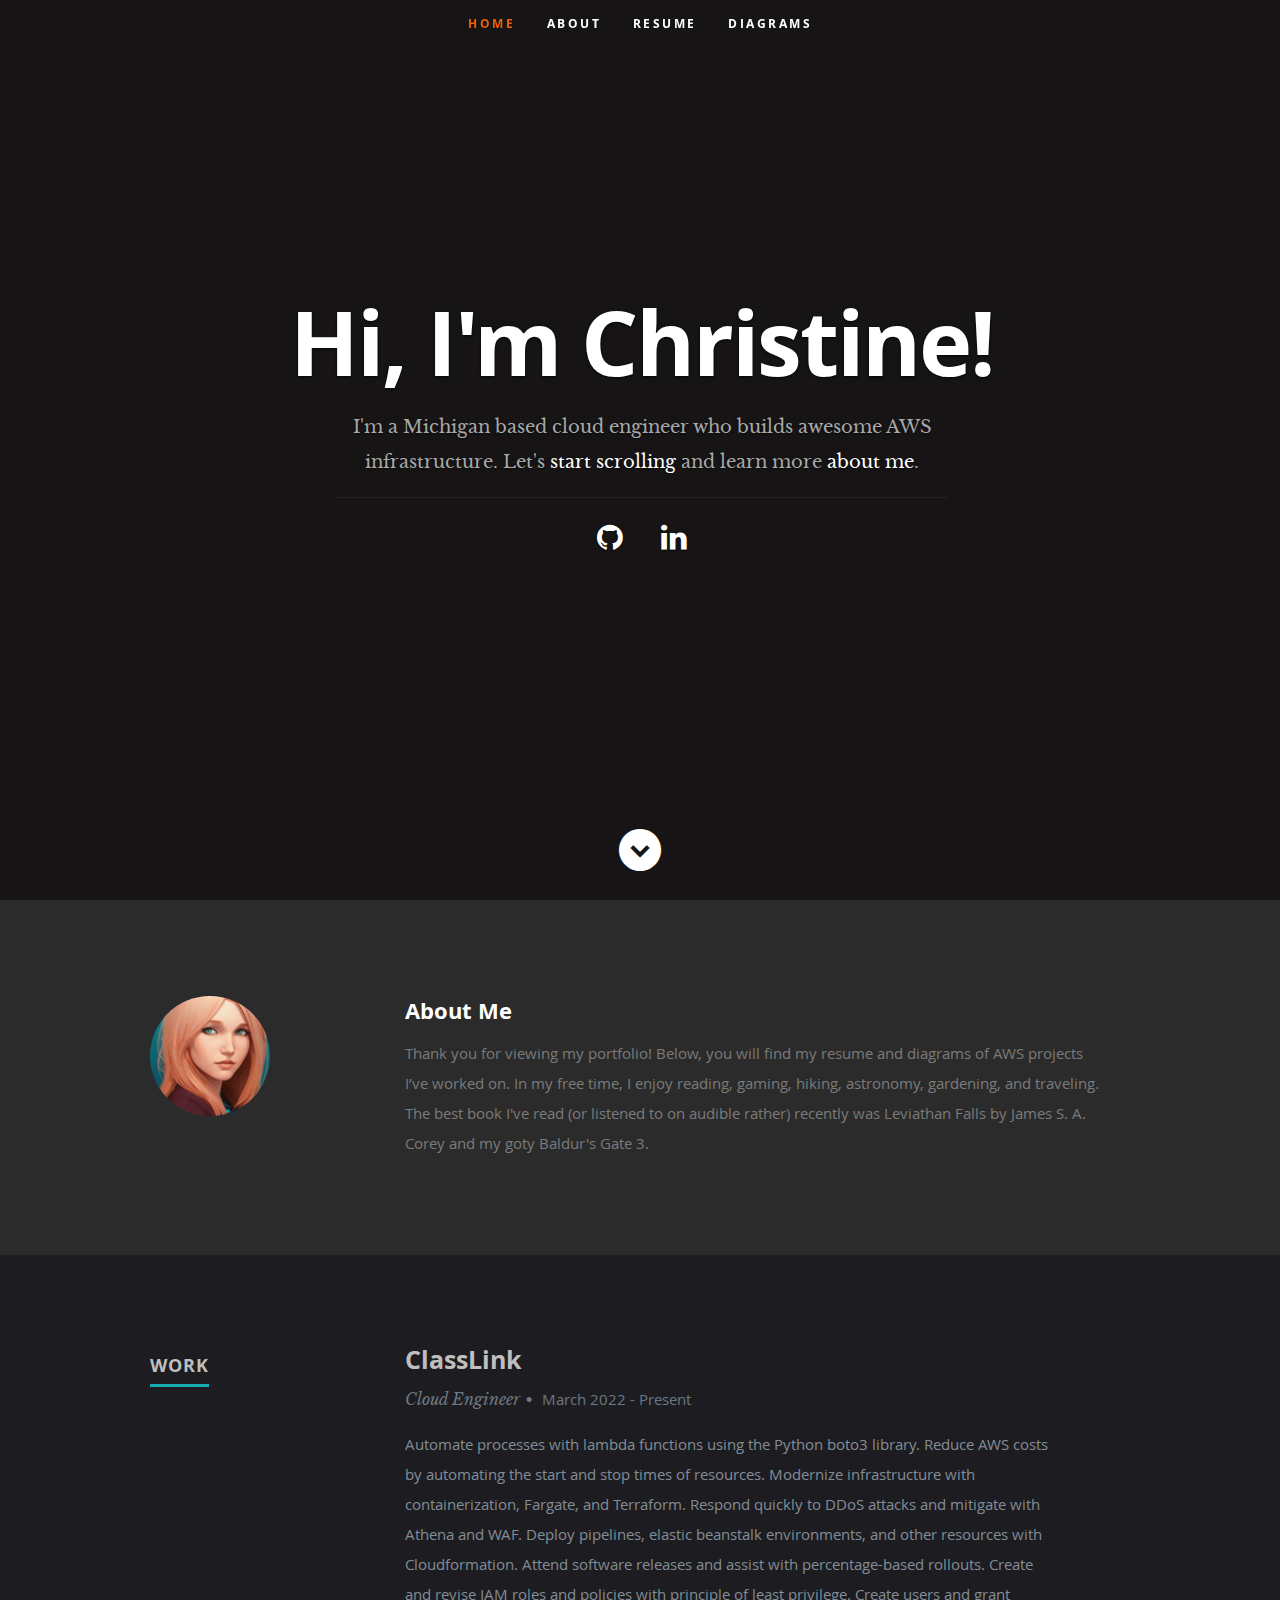
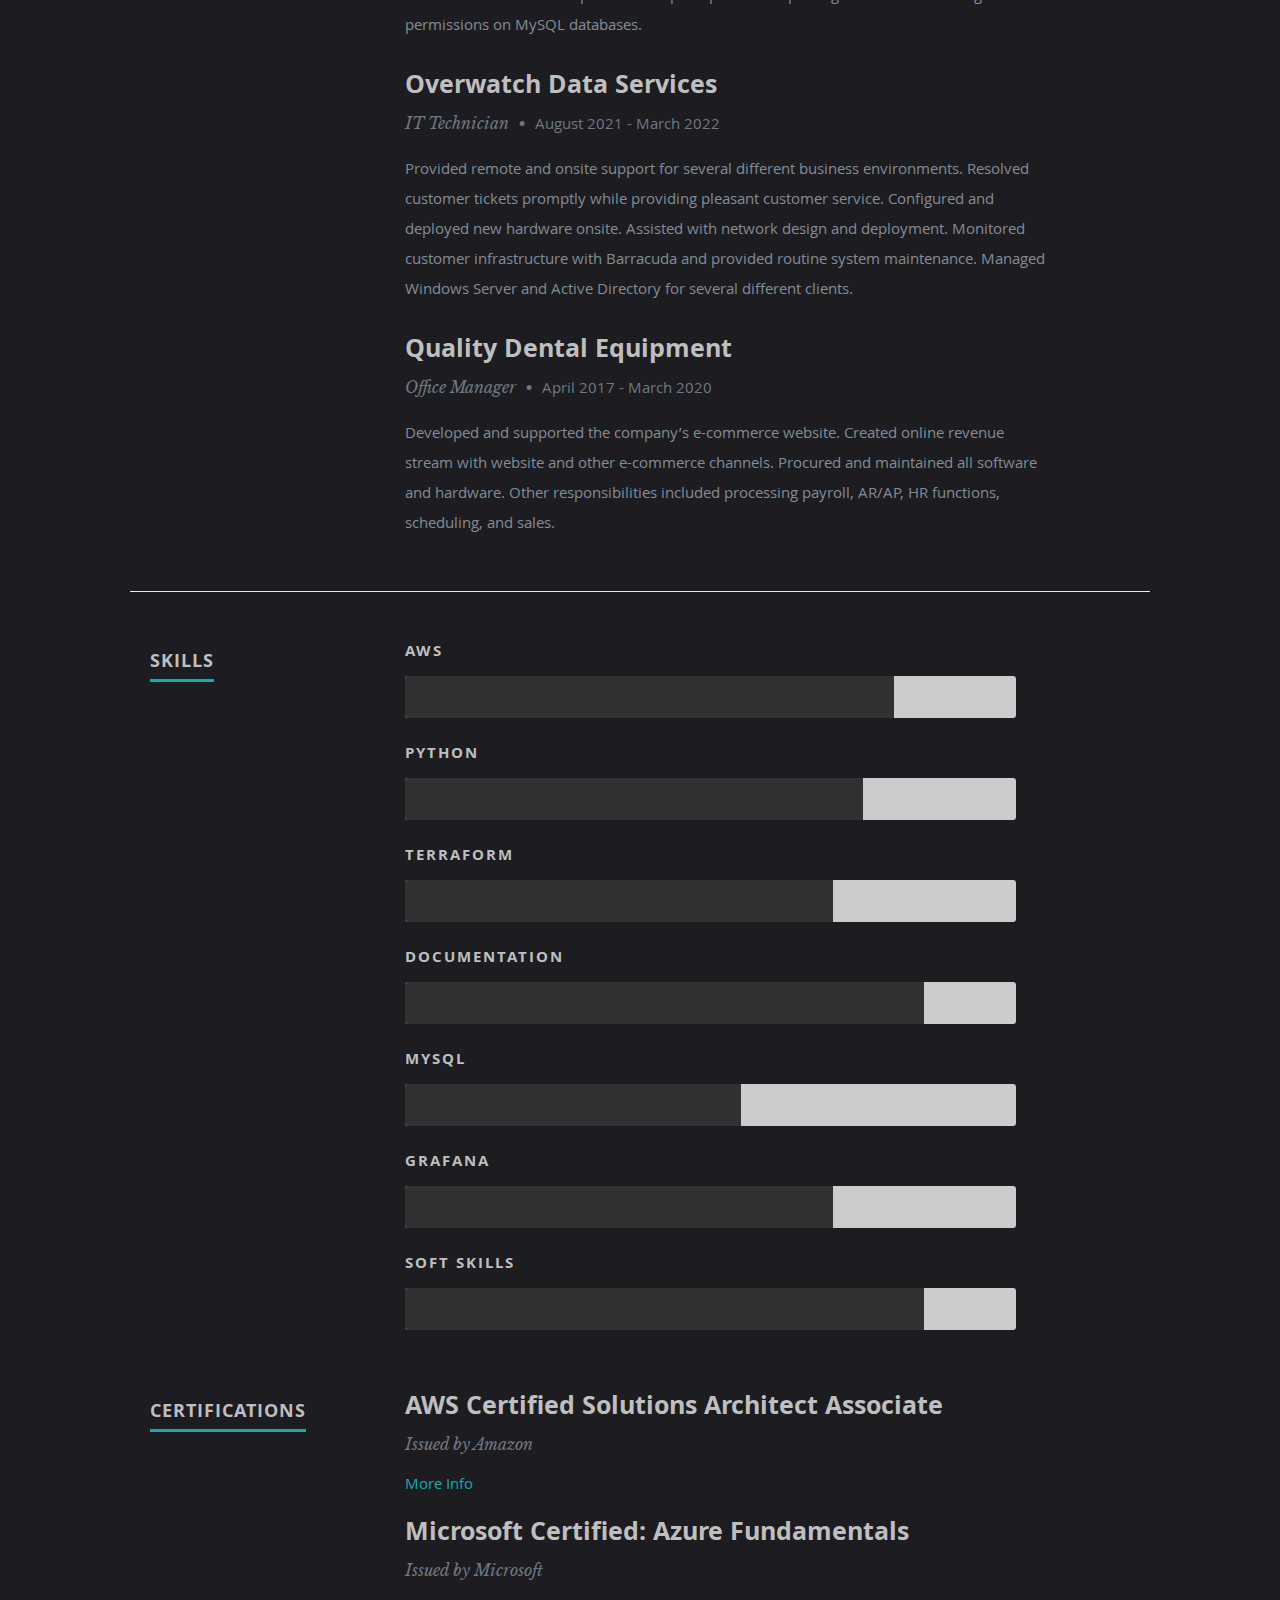
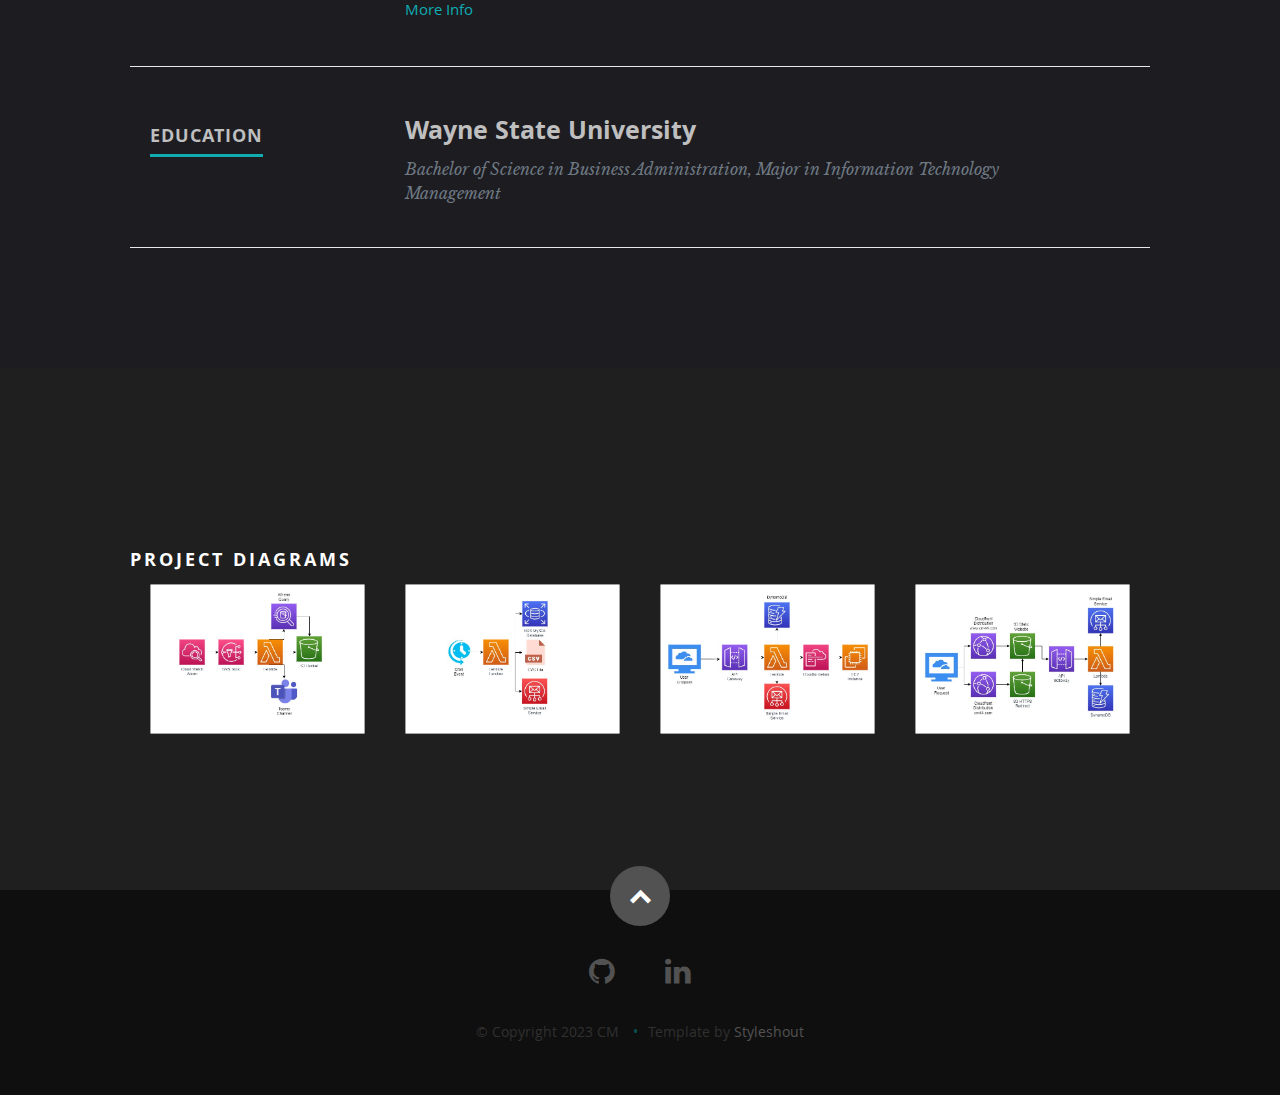
==== commit d348d40e: "Update index.html" ====
--- a/index.html
+++ b/index.html
@@ -142,7 +142,7 @@
             <p>Thank you for viewing my portfolio! Below, you will find my resume and diagrams of 
                AWS projects I’ve worked on. 
                In my free time, I enjoy reading, gaming, hiking, astronomy, gardening, and traveling. 
-               The best book I've read (or listened to on audible rather) recently was Leviathan Falls by James S. A. Corey and <i>my</i> GotY was GoW: Ragnarok. 
+               The best book I've read (or listened to on audible rather) recently was Leviathan Falls by James S. A. Corey and my goty Baldur's Gate 3. 
             </p>
 
             <div class="row">
@@ -426,7 +426,7 @@
 
 		      <div class="description-box">
 			      <h4>Automated DDoS Response</h4>
-			      <p>When a traffic metric is breached, an SNS topic invokes a Lambda function that queries Athena for suspicious ips, waits for the query to complete, and then posts a pre-signed S3 URL containing the results to a Microsoft teams channel.</p> <a href="https://github.com/cm-443/boto3-scripts/blob/main/ddos-response" style="text-decoration: none;">link</a> </p>
+			      <p>When a traffic metric is breached, an SNS topic invokes a Lambda function that queries Athena for suspicious ips, waits for the query to complete, and then posts a pre-signed S3 URL containing the results to a Microsoft teams channel. <a href="https://github.com/cm-443/boto3-scripts/blob/main/ddos-response" target="_blank" style="text-decoration: none;">GitHub Link</a> </p>
             
 		      </div>
 
@@ -442,7 +442,7 @@
 
 		      <div class="description-box">
 			      <h4>Automated Emails Containing RDS Data</h4>
-			      <p>This Lambda function is invoked routinely by a cron expression with EventBridge. It queries an RDS database, generates a CSV file, and sends it as an email attachment. <a href="https://github.com/cm-443/boto3-scripts/blob/main/monitoring.py" style="text-decoration: none;">link</a></p>
+			      <p>This Lambda function is invoked routinely by a cron expression with EventBridge. It queries an RDS database, generates a CSV file, and sends it as an email attachment. <a href="https://github.com/cm-443/boto3-scripts/blob/main/email-csv.py" target="_blank" style="text-decoration: none;">GitHub Link</a></p>
                
 		      </div>
 
@@ -474,7 +474,7 @@
 
 		      <div class="description-box">
 			      <h4>This Website</h4>
-			      <p>This website resides in an S3 bucket located behind a CloudFront distribution, with another pair serving as a redirect. The contact form (in beta) uses an API Gateway, Lambda function, DynamoDB, and Simple Email Service to record an email any responses. This also is configured with a github that automatically deploys any changes to the s3 bucket and invalidates the CloudFront distribution when a push to main occurs. <a href="https://github.com/cm-443/front-end-portfoilo" style="text-decoration: none;">link</a></p>
+			      <p>This website resides in an S3 bucket located behind a CloudFront distribution, with another pair serving as a redirect. The contact form (in beta) uses an API Gateway, Lambda function, DynamoDB, and Simple Email Service to record an email any responses. This also is configured with a github that automatically deploys any changes to the s3 bucket and invalidates the CloudFront distribution when a push to main occurs. <a href="https://github.com/cm-443/front-end-portfoilo" target="_blank" style="text-decoration: none;">GitHub Link</a></p>
               
 		      </div>
 
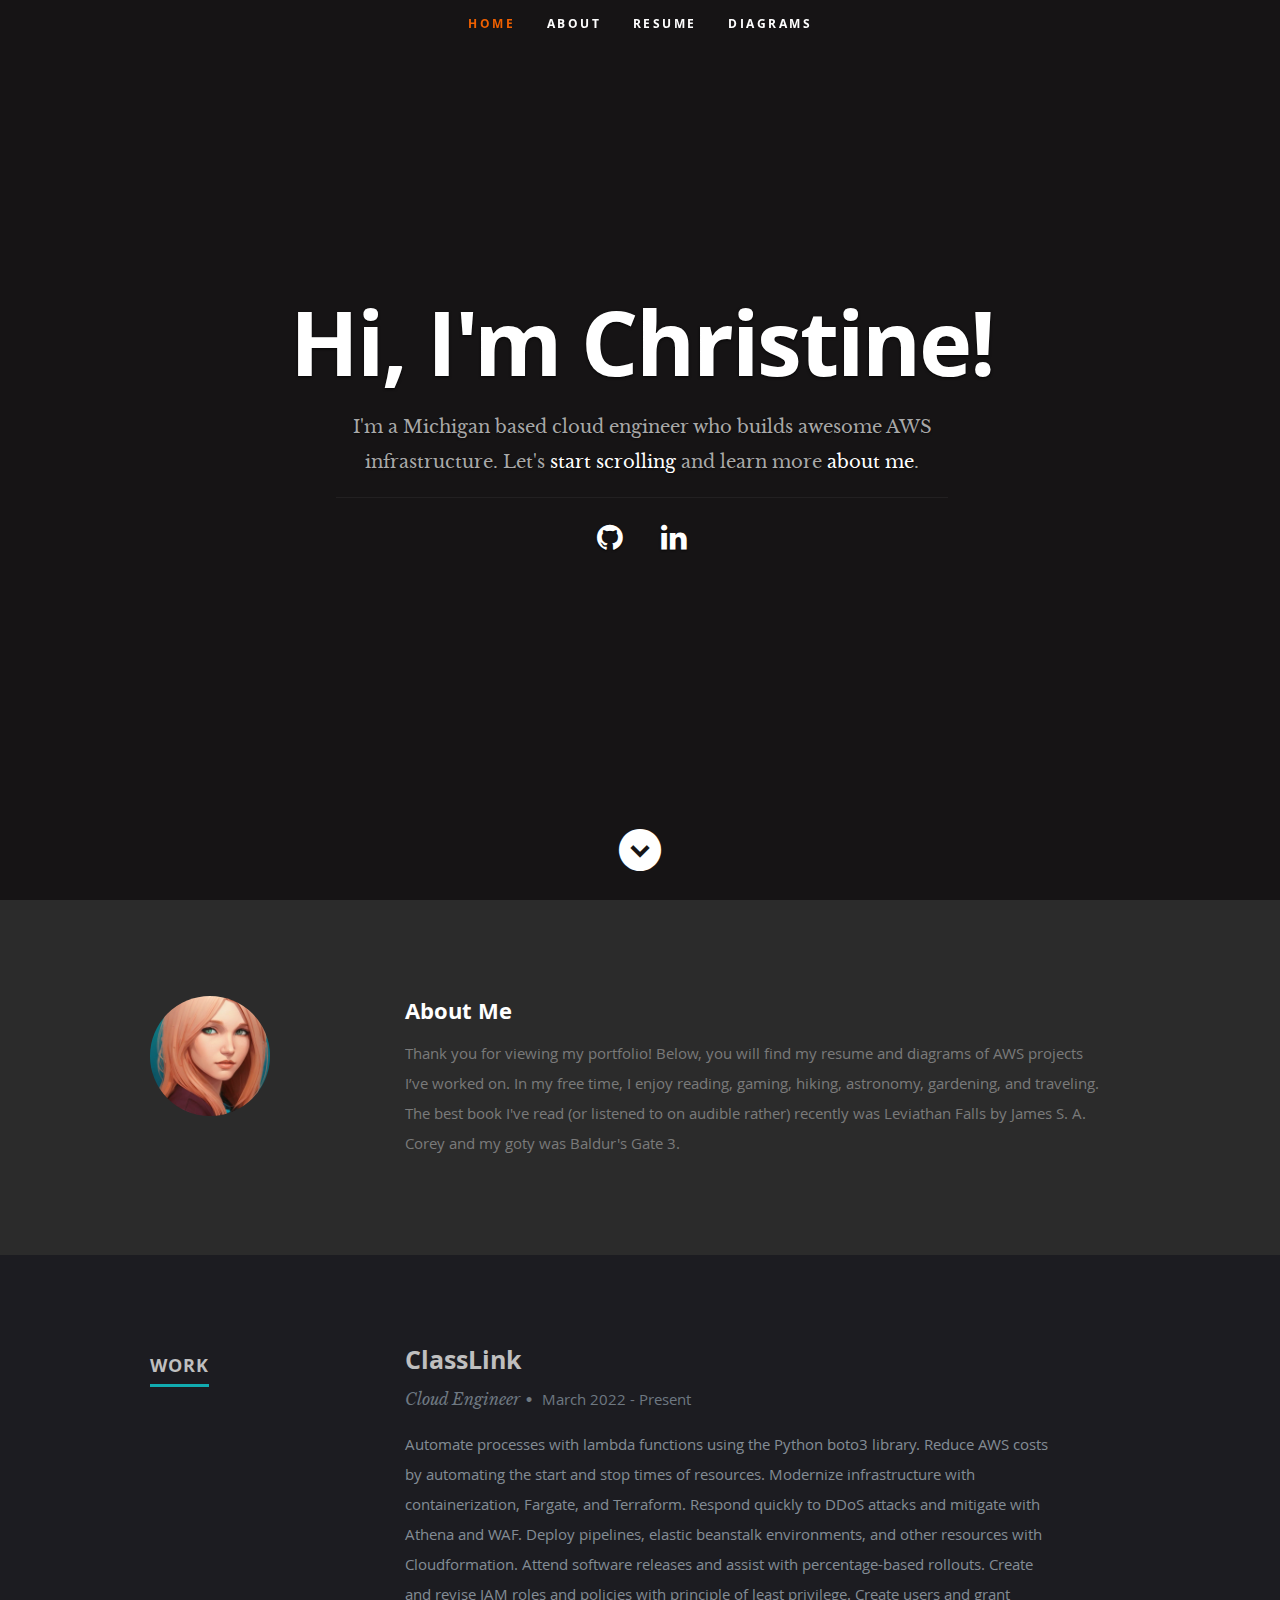
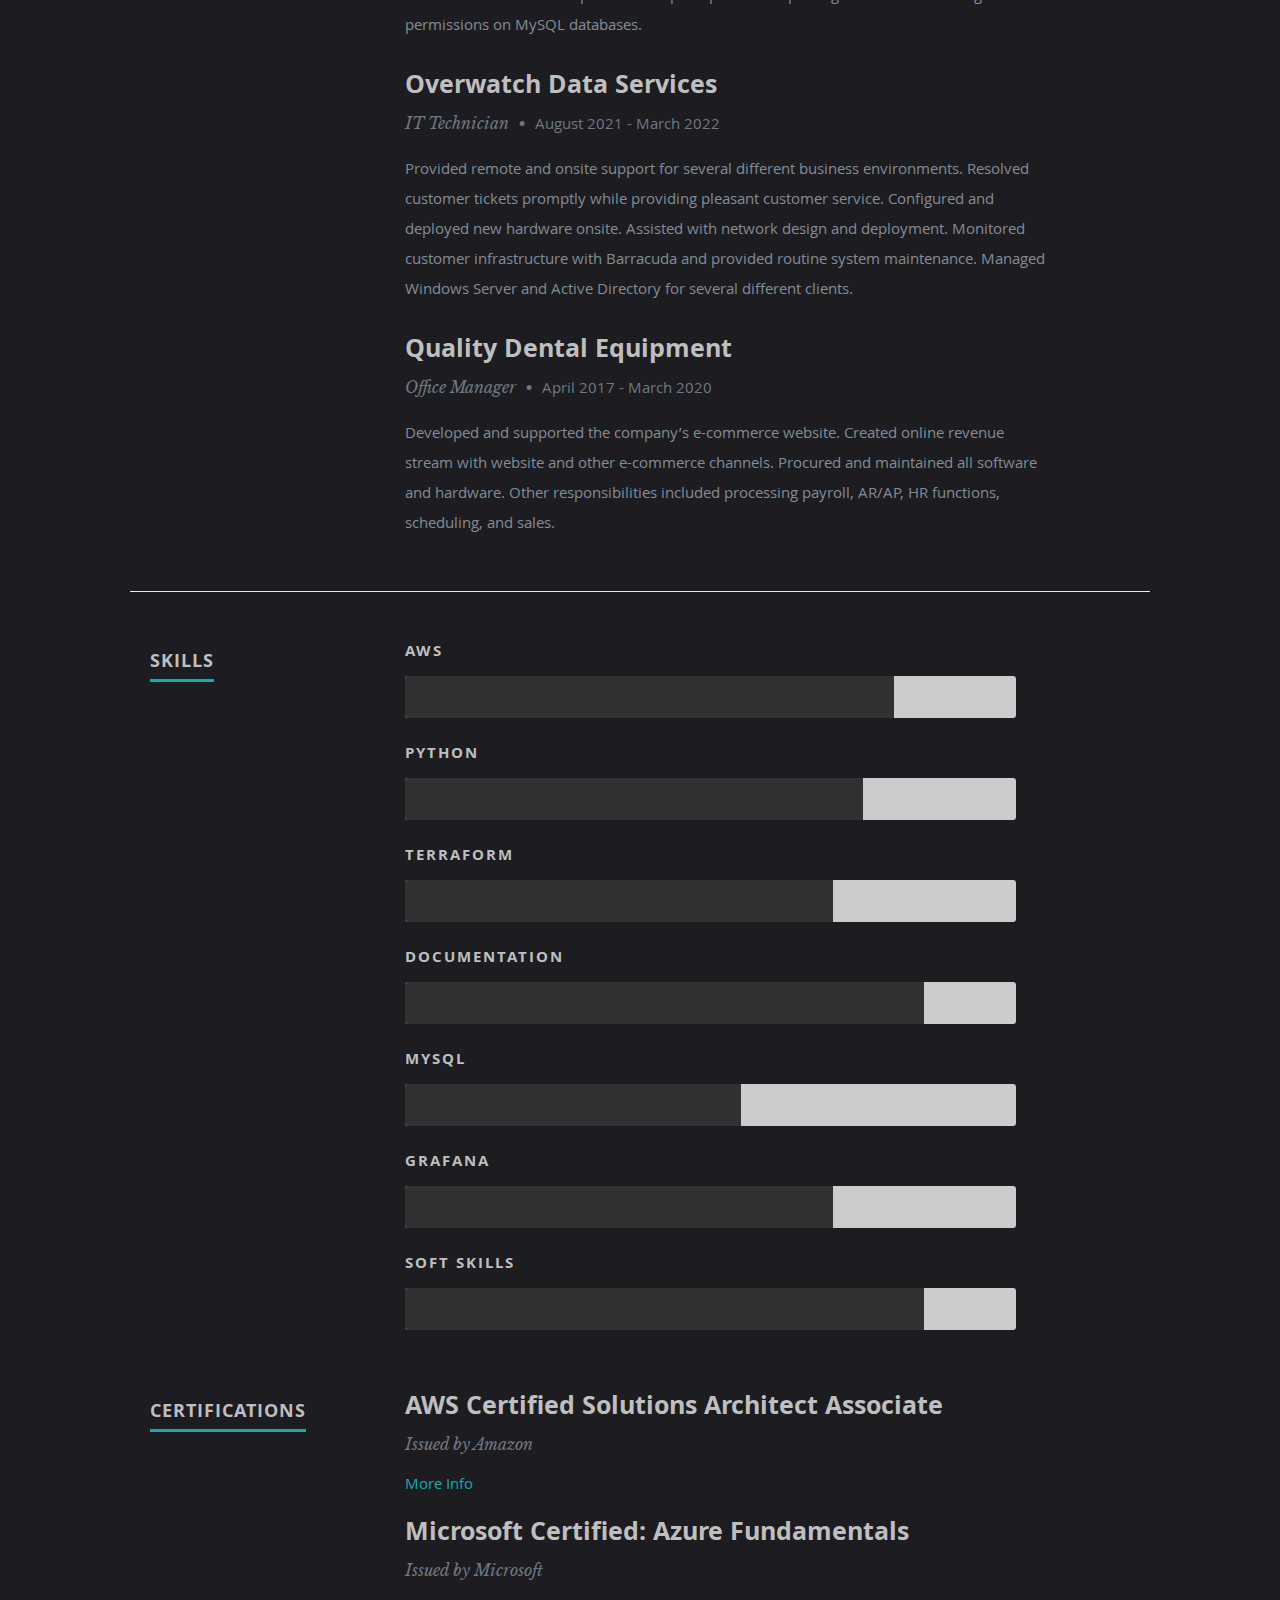
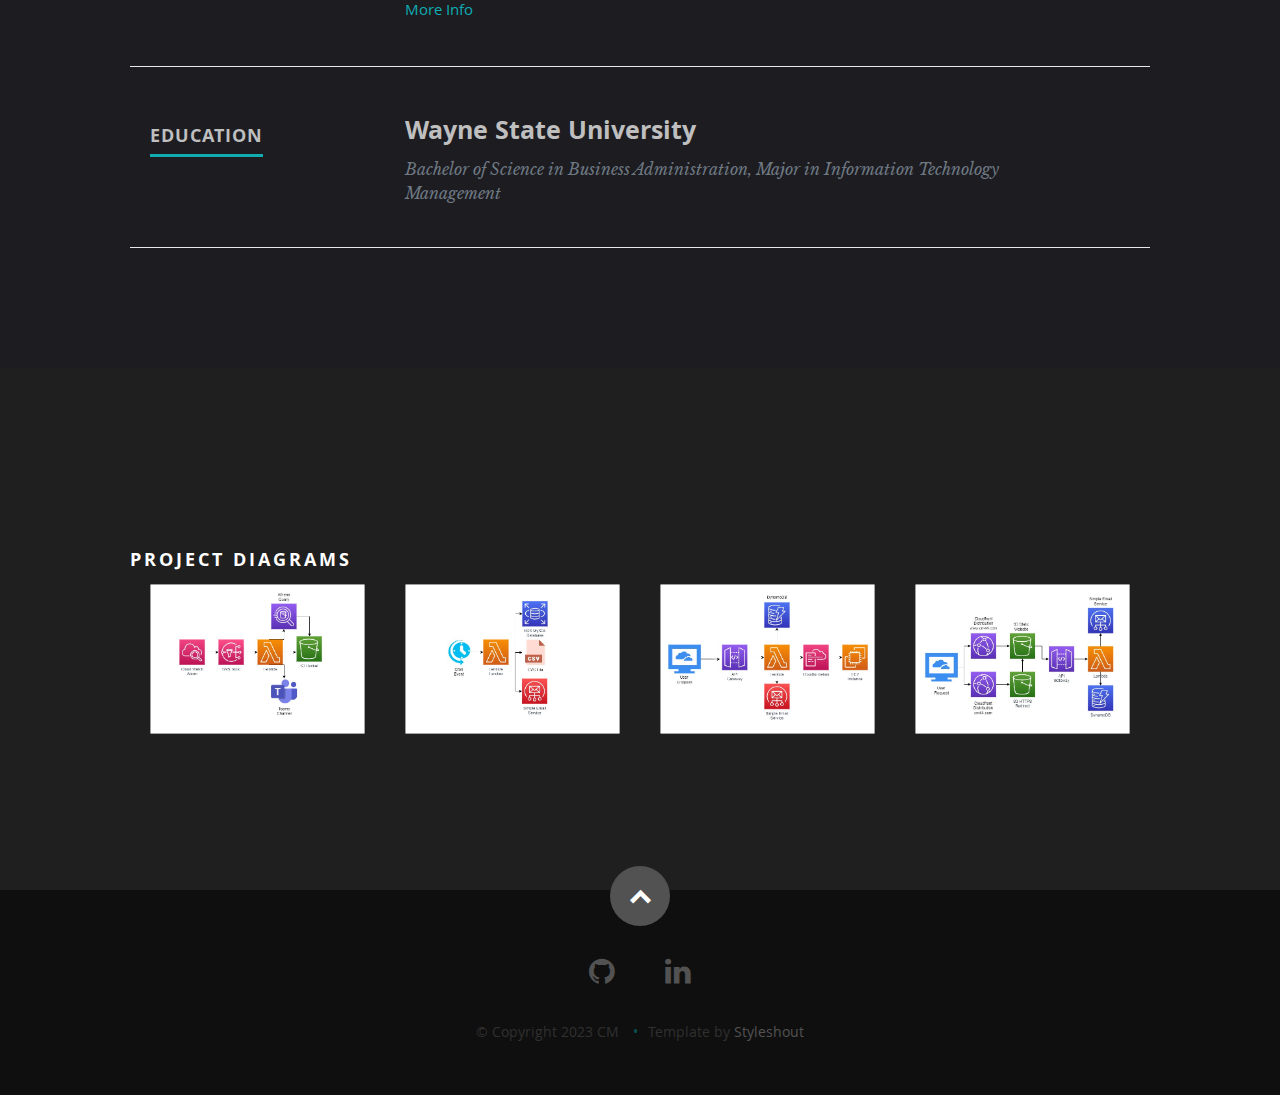
==== commit b7031089: "Update index.html" ====
--- a/index.html
+++ b/index.html
@@ -142,7 +142,7 @@
             <p>Thank you for viewing my portfolio! Below, you will find my resume and diagrams of 
                AWS projects I’ve worked on. 
                In my free time, I enjoy reading, gaming, hiking, astronomy, gardening, and traveling. 
-               The best book I've read (or listened to on audible rather) recently was Leviathan Falls by James S. A. Corey and my goty Baldur's Gate 3. 
+               The best book I've read (or listened to on audible rather) recently was Leviathan Falls by James S. A. Corey and my goty was Baldur's Gate 3. 
             </p>
 
             <div class="row">
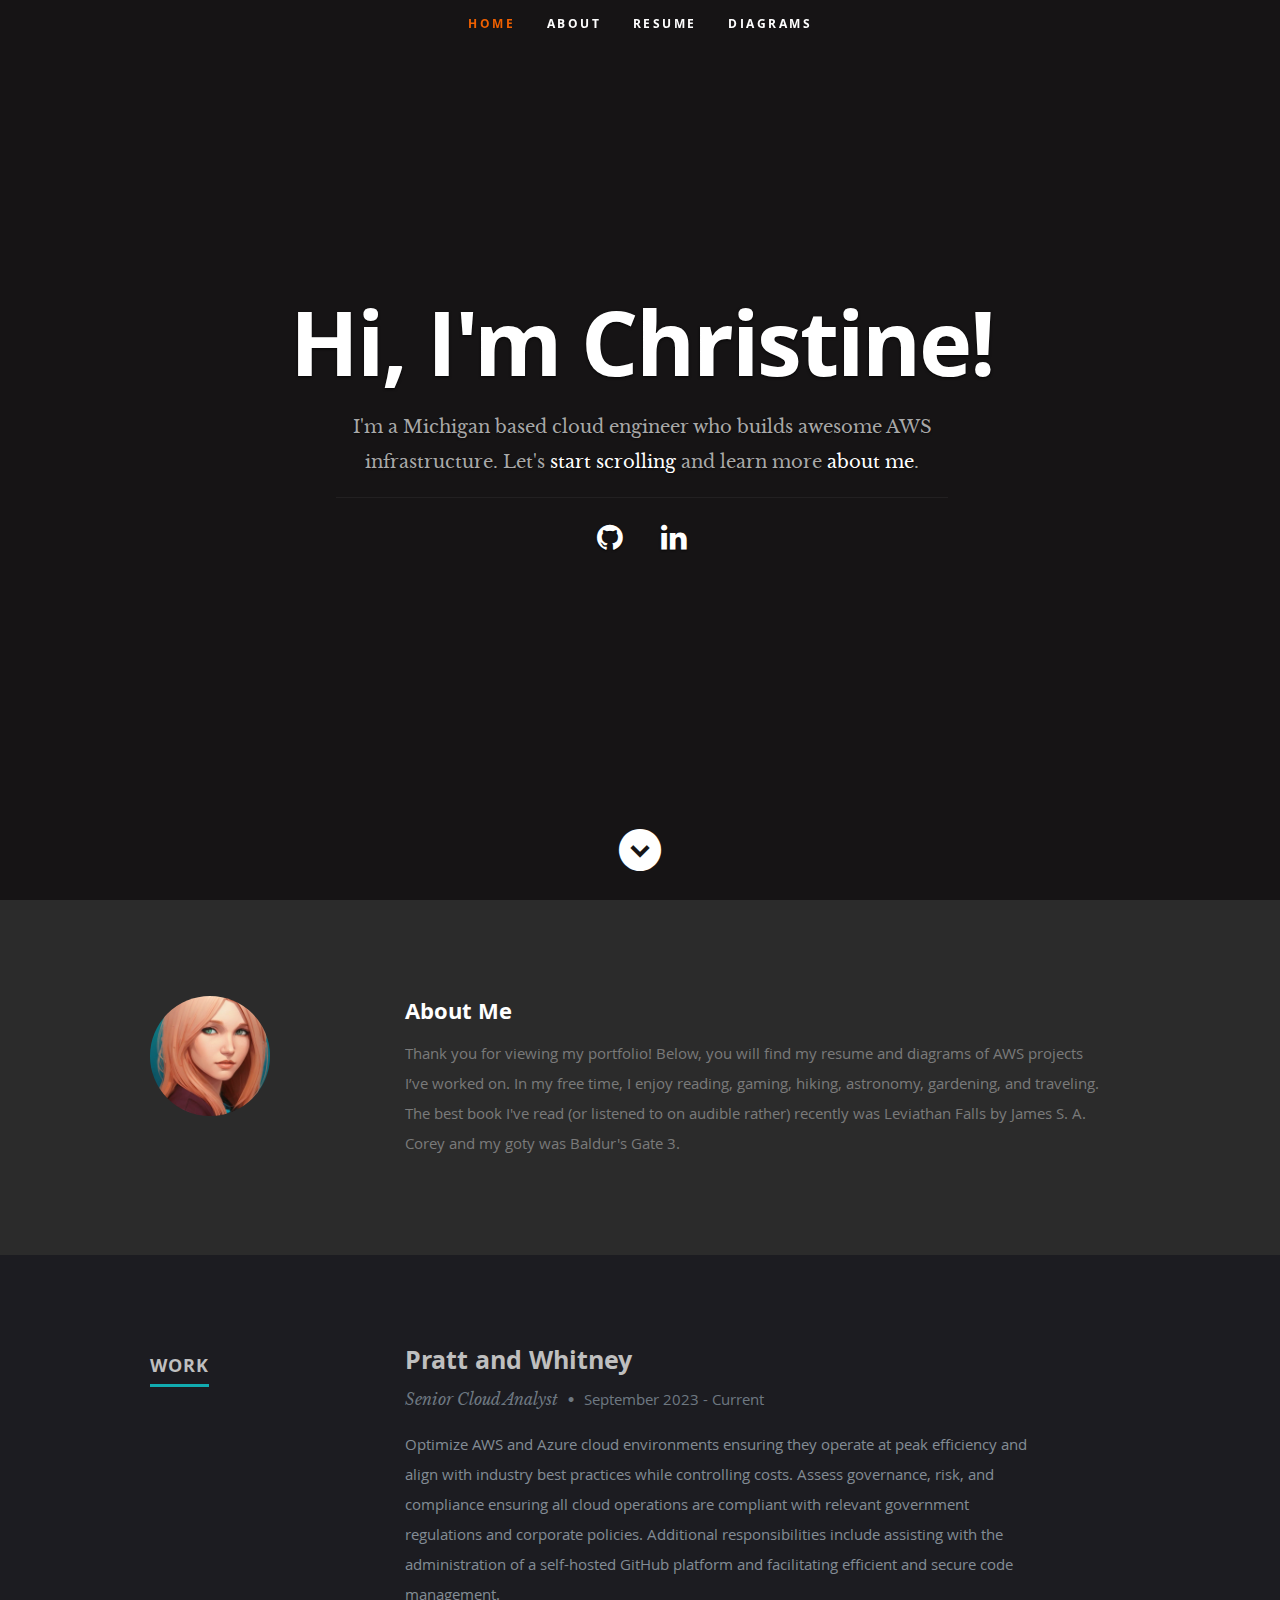
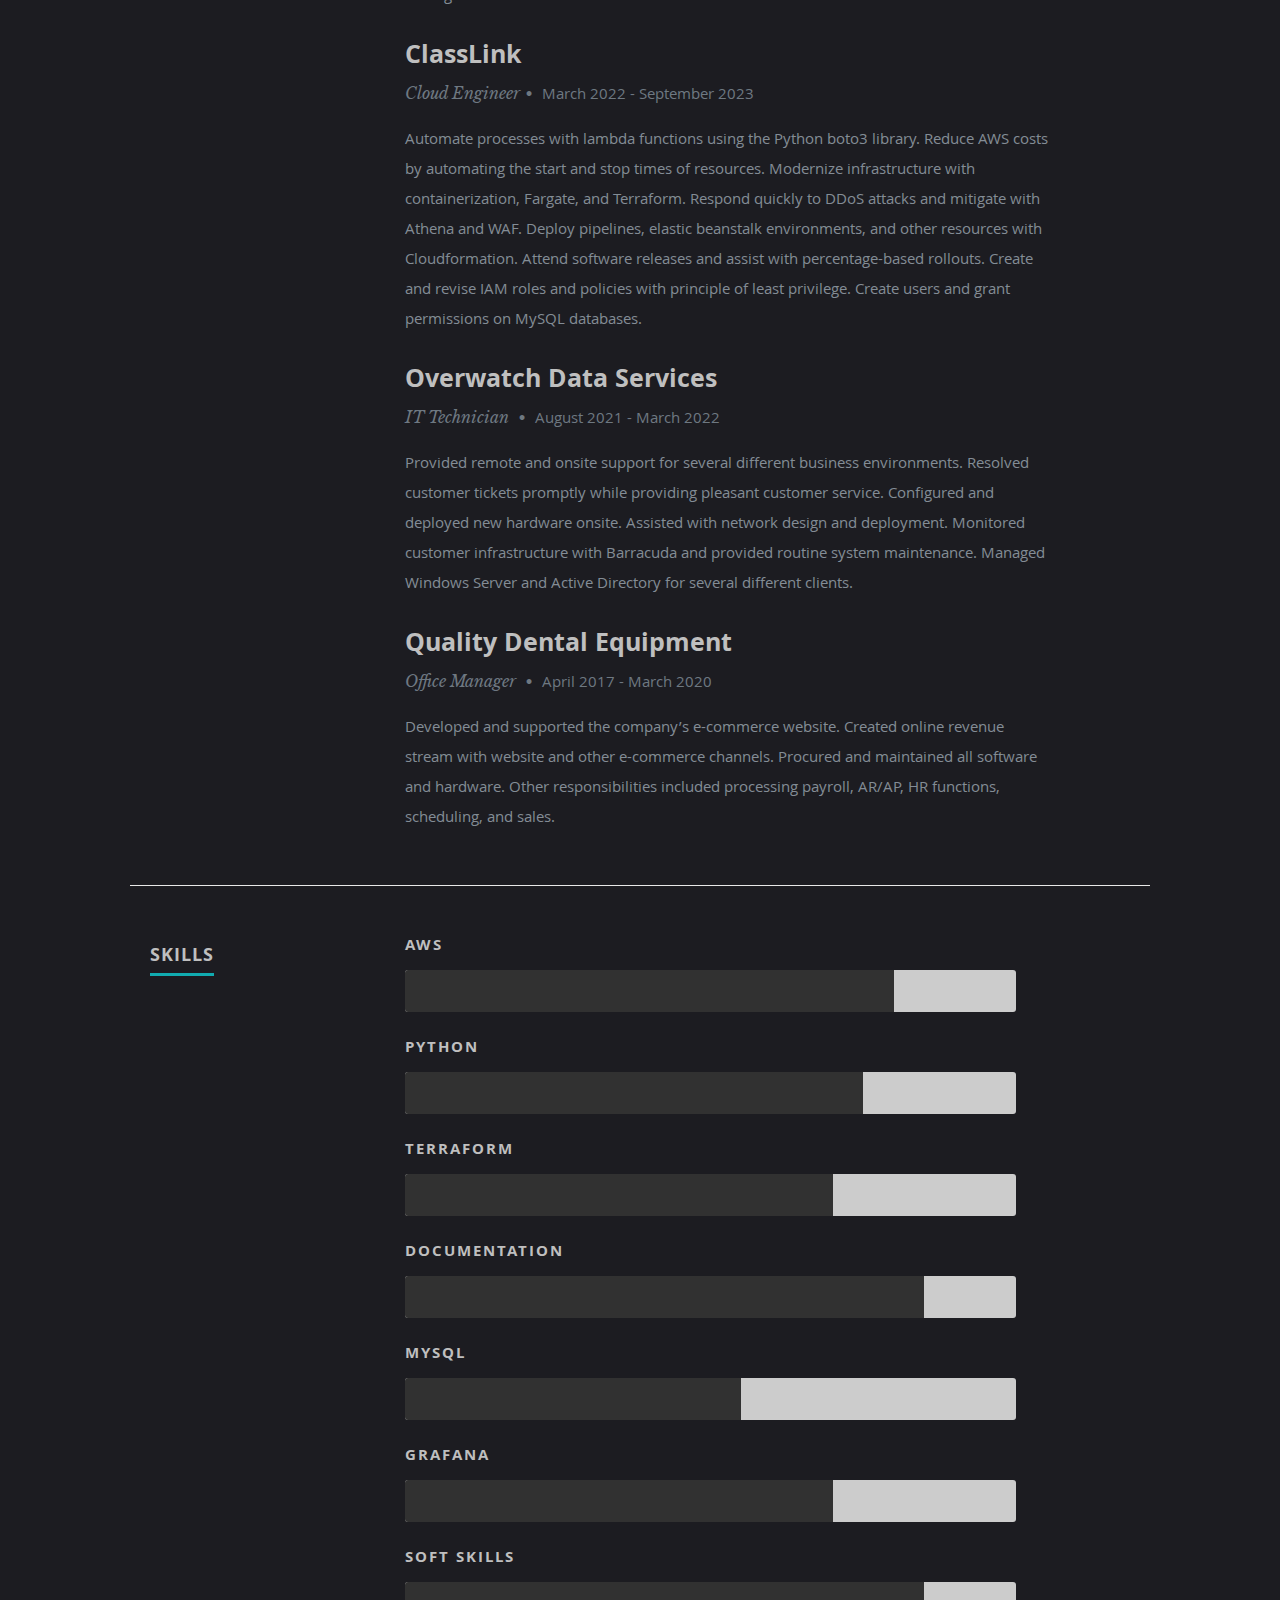
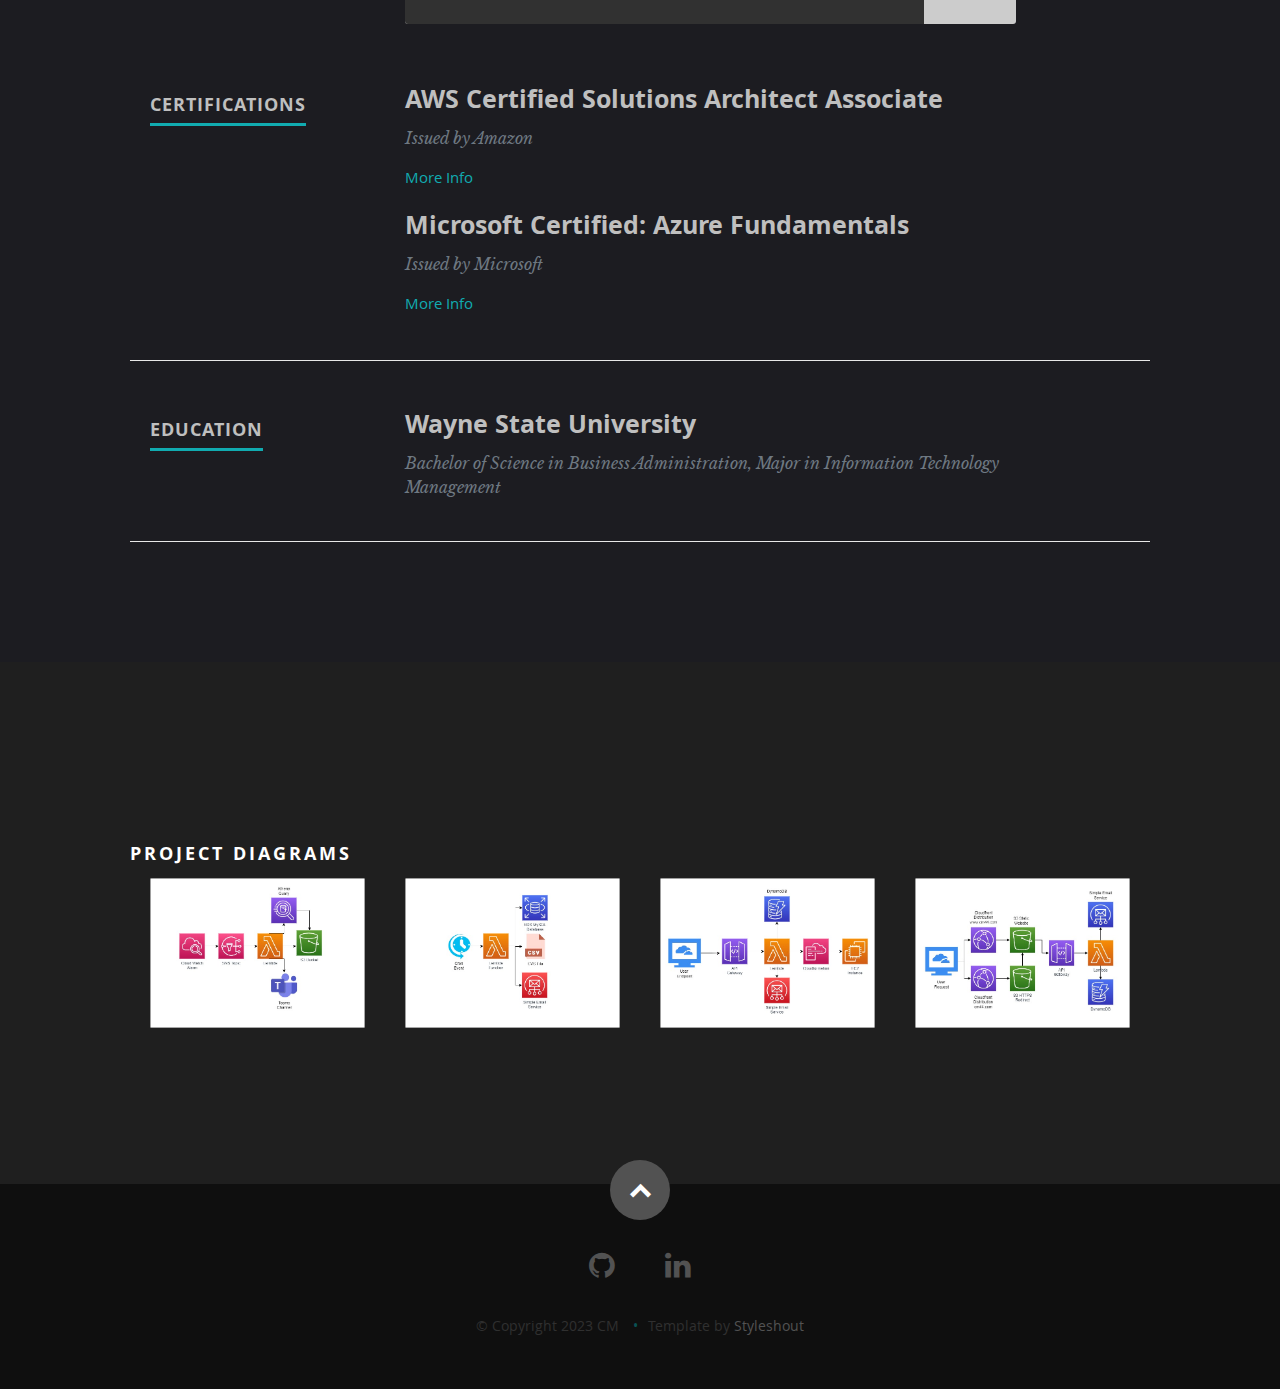
==== commit 9a94da87: "Update index.html" ====
--- a/index.html
+++ b/index.html
@@ -173,13 +173,29 @@
          </div>
 
          <div class="nine columns main-col">
-
+<!-- item end -->
+            <div class="row item">
+
+               <div class="twelve columns">
+
+                  <h3>Pratt and Whitney </h3>
+                  <p class="info">Senior Cloud Analyst  <span>&bull;</span> <em class="date">September 2023 - Current</em></p>
+
+                  <p>
+Optimize AWS and Azure cloud environments ensuring they operate at peak efficiency and align with industry best practices while controlling costs. Assess governance, risk, and compliance ensuring all cloud operations are compliant with relevant government regulations and corporate policies. Additional responsibilities include assisting with the administration of a self-hosted GitHub platform and facilitating efficient and secure code management.
+                  </p>
+
+               </div>
+
+            </div> <!-- item end -->
+		 
+<!-- item end -->
             <div class="row item">
 
                <div class="twelve columns">
 
                   <h3>ClassLink</h3>
-                  <p class="info">Cloud Engineer<span>&bull;</span> <em class="date">March 2022 - Present</em></p>
+                  <p class="info">Cloud Engineer<span>&bull;</span> <em class="date">March 2022 - September 2023</em></p>
 
                   <p>
                      Automate processes with lambda functions using the Python boto3 library. 
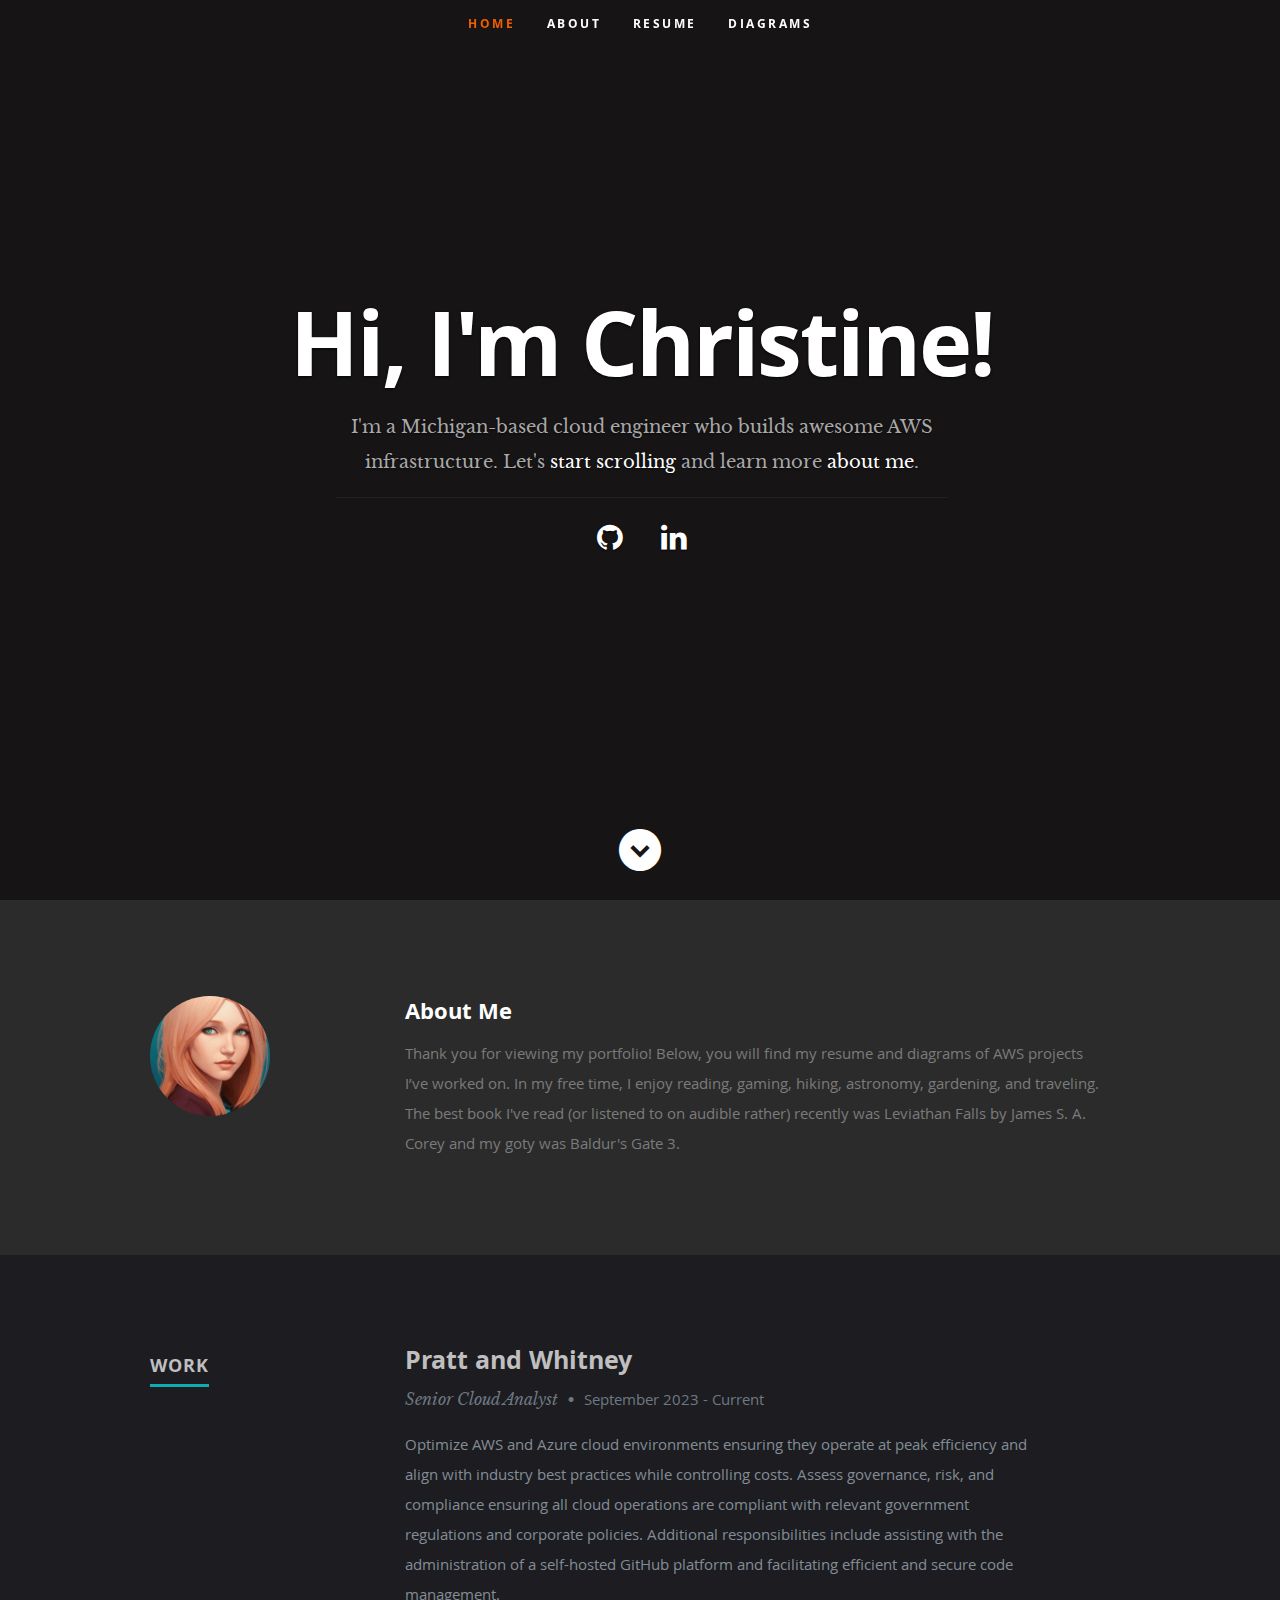
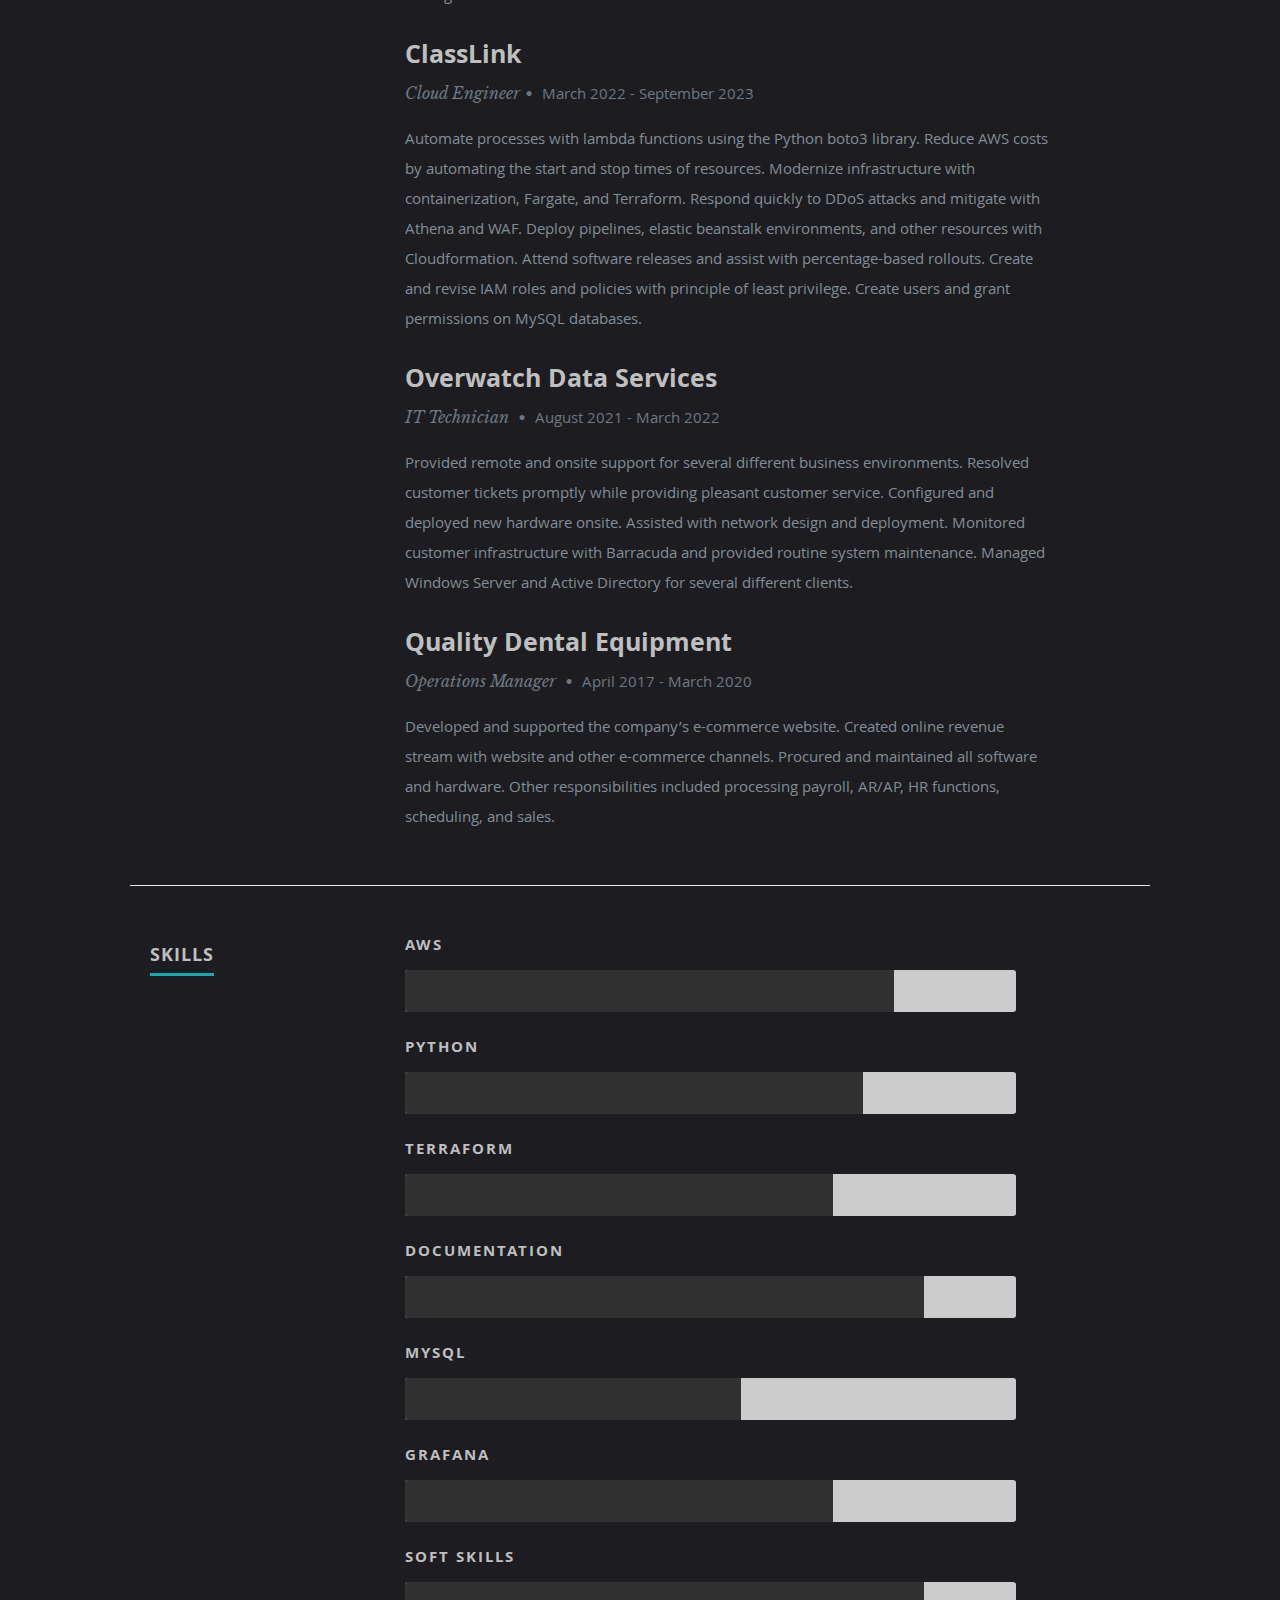
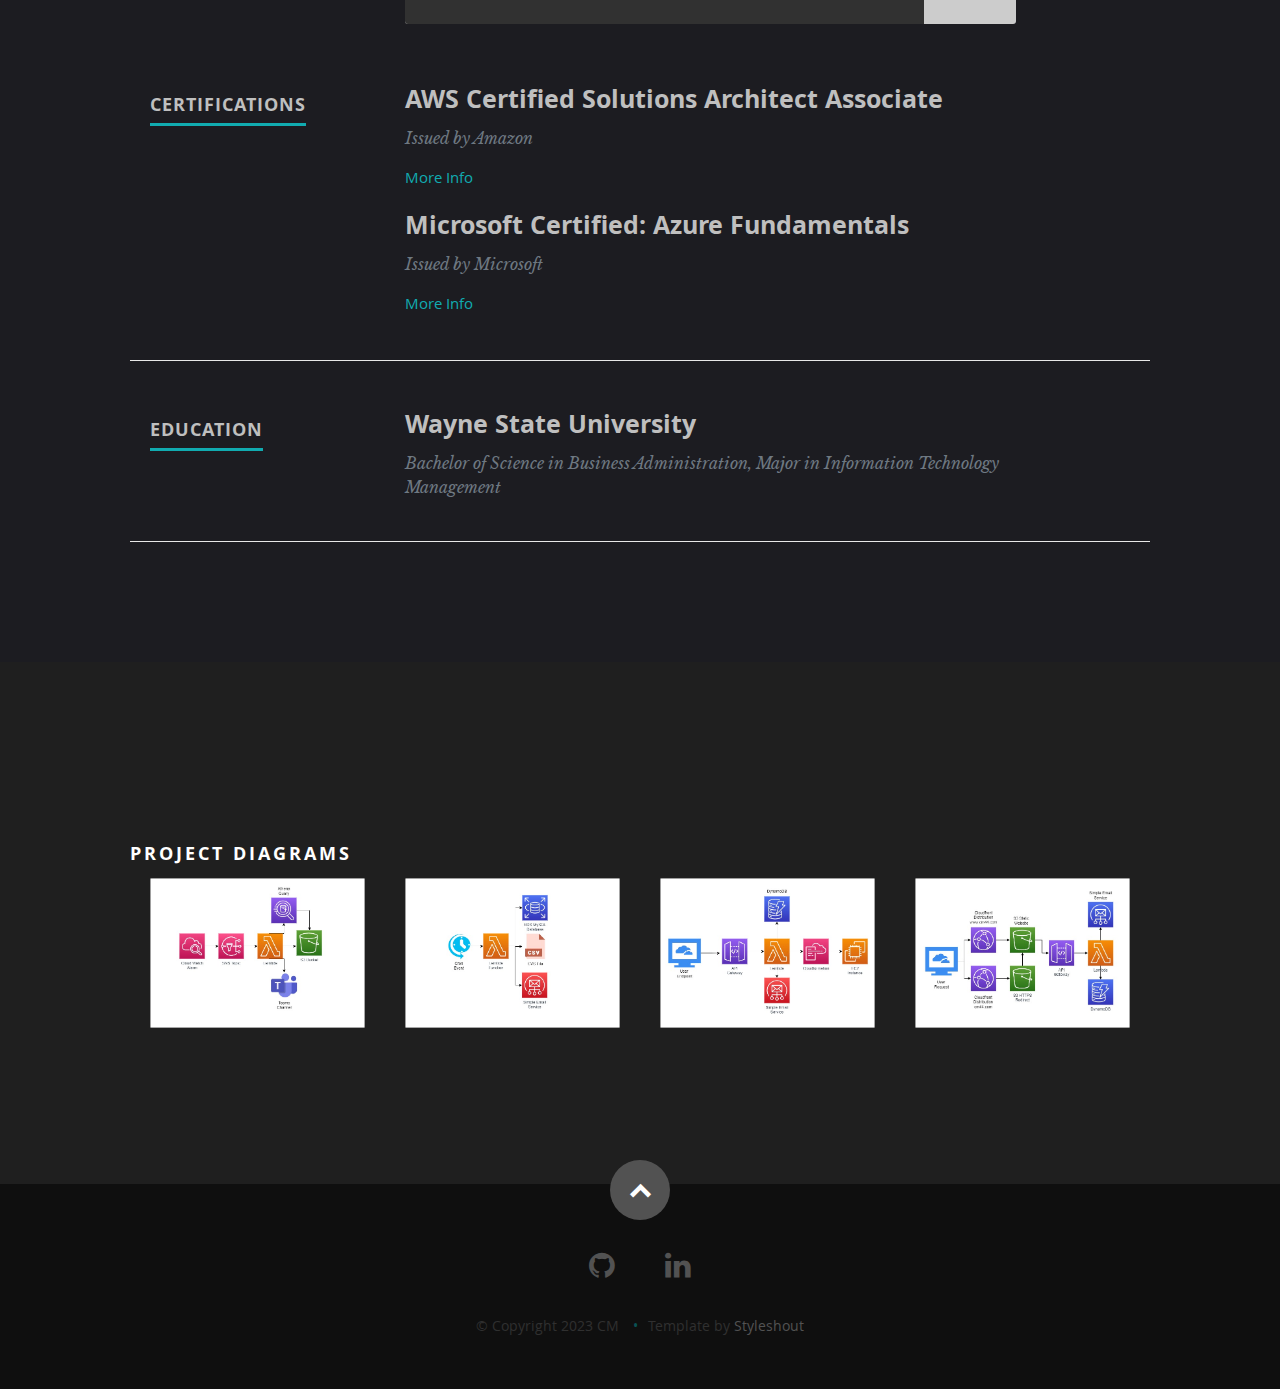
==== commit 7917b88c: "Update index.html" ====
--- a/index.html
+++ b/index.html
@@ -106,7 +106,7 @@
       <div class="row banner">
          <div class="banner-text">
             <h1 class="responsive-headline">Hi, I'm Christine!</h1>
-            <h3>I'm a Michigan based cloud engineer who builds awesome AWS infrastructure. Let's <a class="smoothscroll" href="#about">start scrolling</a>
+            <h3>I'm a Michigan-based cloud engineer who builds awesome AWS infrastructure. Let's <a class="smoothscroll" href="#about">start scrolling</a>
             and learn more <a class="smoothscroll" href="#about">about me</a>.</h3>
             <hr />
             <ul class="social">
@@ -235,7 +235,7 @@
                <div class="twelve columns">
 
                   <h3>Quality Dental Equipment</h3>
-                  <p class="info">Office Manager <span>&bull;</span> <em class="date">April 2017 - March 2020</em></p>
+                  <p class="info">Operations Manager <span>&bull;</span> <em class="date">April 2017 - March 2020</em></p>
 
                   <p>
                      Developed and supported the company’s e-commerce website. Created online revenue stream with website and other e-commerce channels. Procured and maintained all software and hardware. 
